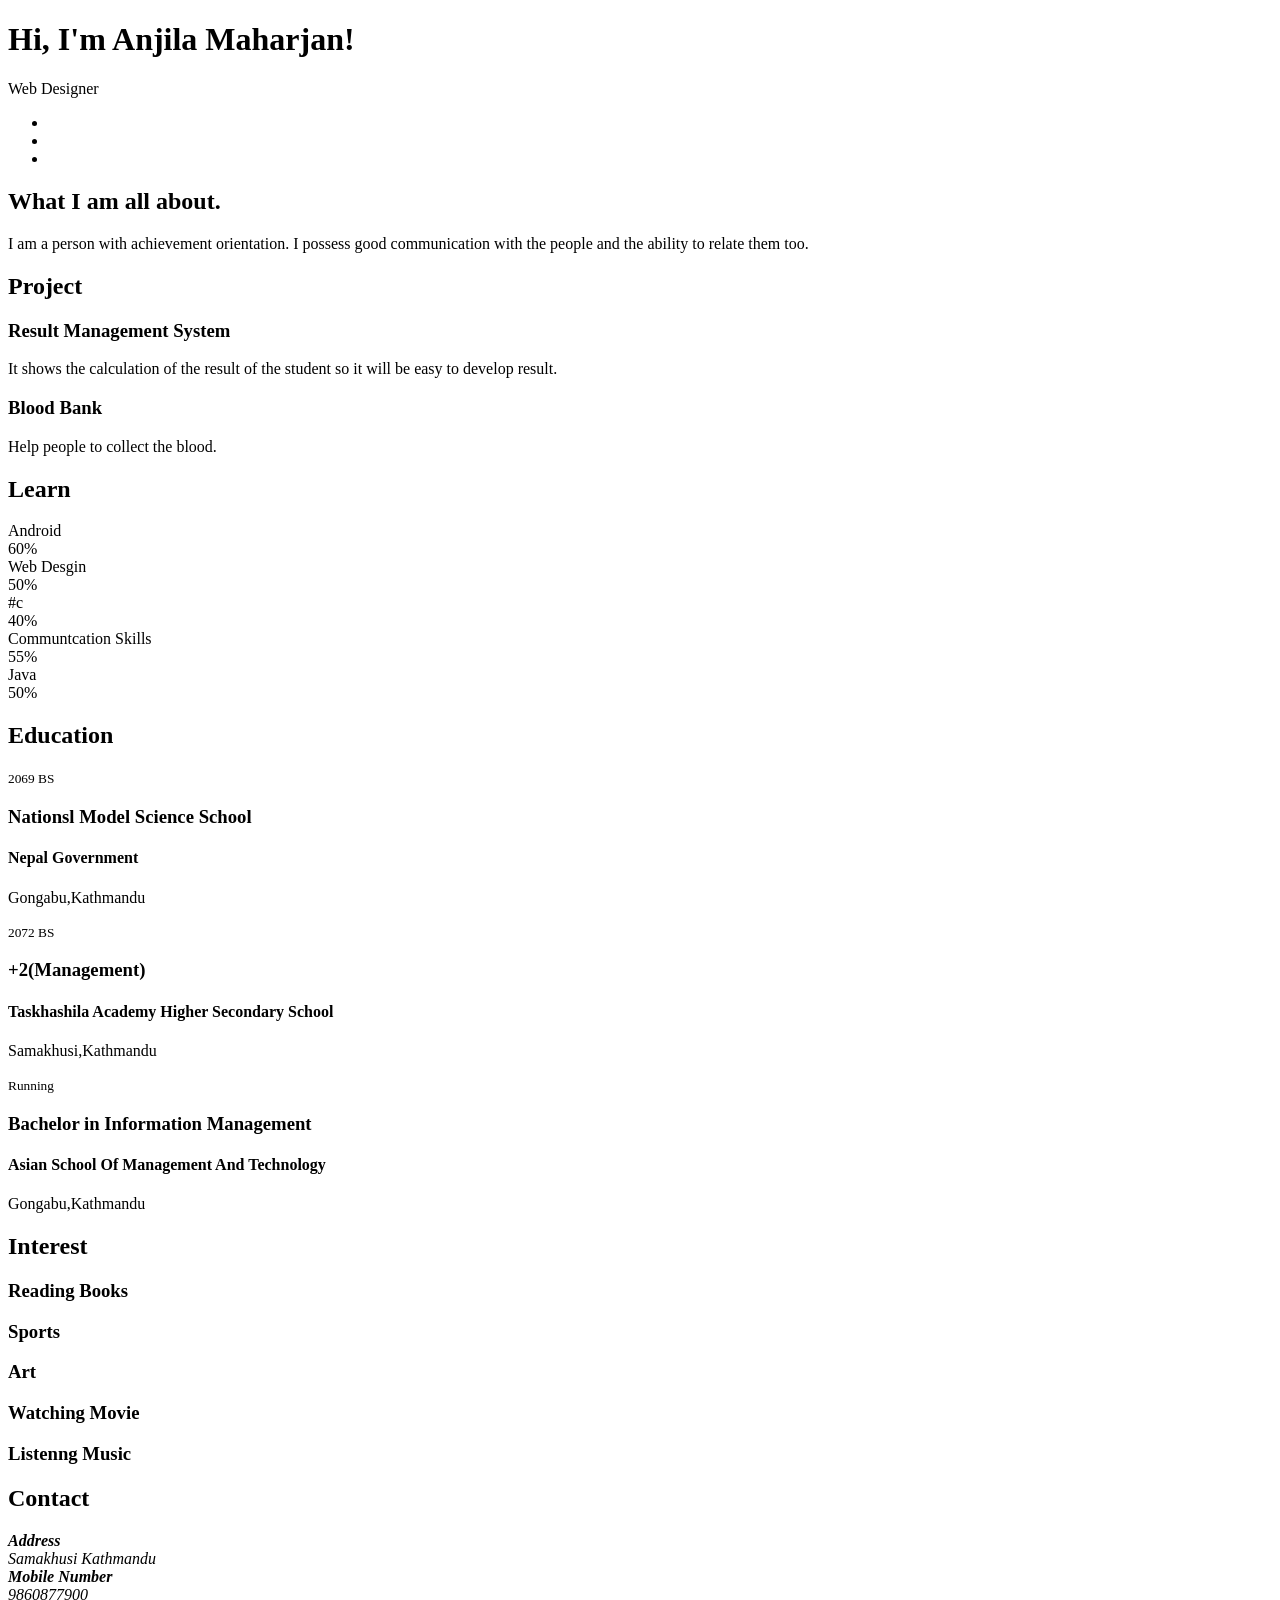
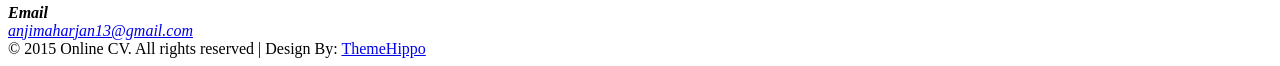
==== index.html @ 7aede8ac "Add files via upload" ====
<!DOCTYPE html>
<html>
<head>
    <meta charset="utf-8">
    <meta http-equiv="X-UA-Compatible" content="IE=edge">
    <meta name="viewport" content="width=device-width, initial-scale=1">
    <!-- The above 3 meta tags *must* come first in the head; any other head content must come *after* these tags -->
    <title>Online CV - Professional HTML CSS Resume Website Template</title>

    <!-- favicon -->
    <link href="favicon.png" rel=icon>

    <!-- web-fonts -->
    <link href="https://fonts.googleapis.com/css?family=Hind:300,400,500,600,700" rel="stylesheet">

    <!-- font-awesome -->
    <link href="css/font-awesome.min.css" rel="stylesheet">

    <!-- Bootstrap -->
    <link href="css/bootstrap.min.css" rel="stylesheet">

    <!-- Style CSS -->
    <link href="css/style.css" rel="stylesheet">
      <link href="css/animation.css" rel="stylesheet">

    <!-- HTML5 shim and Respond.js for IE8 support of HTML5 elements and media queries -->
    <!-- WARNING: Respond.js doesn't work if you view the page via file:// -->
    <!--[if lt IE 9]>
    <script src="https://oss.maxcdn.com/html5shiv/3.7.2/html5shiv.min.js"></script>
    <script src="https://oss.maxcdn.com/respond/1.4.2/respond.min.js"></script>
    <![endif]-->
</head>
<body id="page-top" data-spy="scroll" data-target=".navbar">
<div id="main-wrapper">
<!-- Page Preloader -->
<div id="preloader">
    <div id="status">
        <div class="status-mes"></div>
    </div>
</div>

<div class="columns-block">
<div class="left-col-block blocks">
    <header class="header">
        <div class="content text-center">
            <h1>Hi, I'm Anjila Maharjan!</h1>

            <p class="lead">Web Designer</p>
            <ul class="social-icon animated infinite bounce delay-2s">
                <li><a href="#"><i class="fa fa-facebook" aria-hidden="true"></i></a></li>
                <li><a href="#"><i class="fa fa-dribbble" aria-hidden="true"></i></a></li>
                <li><a href="#"><i class="fab fa-instagram" aria-hidden="true"></i></a></li>
            </ul>
        </div>
        <div class="profile-img"></div>
    </header>
    <!-- .header-->
</div>


<div class="right-col-block blocks">
<section class="intro section-wrapper">
    <div class="container-fluid">
        <div class="row">
            <div class="col-md-12">
                <div class="section-title">
                    <h2>What I am all about.</h2>
                </div>
            </div>
            <div class="col-md-12">
                <p>              
                    I am a person with achievement orientation. I
                    possess good communication with the people and the ability
                    to relate them too.
                                      

                </p>
            </div>
        </div>
    </div>
</section>


<section class="expertise-wrapper section-wrapper gray-bg">
    <div class="container-fluid">
        <div class="row">
            <div class="col-md-12">
                <div class="section-title">
                    <h2>Project</h2>
                </div>
            </div>
        </div>
        <!-- .row -->

        <div class="row">
            <div class="col-md-6">
                <div class="expertise-item">
                    <h3>Result Management System</h3>

                    <p>
                  It shows the calculation of the result of the student so it will be easy to develop result.
                    </p>
                </div>
            </div>
            <div class="col-md-6">
                <div class="expertise-item">
                    <h3>Blood Bank</h3>

                    <p>
                        Help people to collect the blood.
                    </p>
                </div>
            </div>
        </div>
        <!-- .row -->
        
       
        <!-- .row -->
    </div>
    <!--.container-fluid-->
</section>
<!-- .expertise-wrapper -->

<section class="section-wrapper skills-wrapper">
    <div class="container-fluid">
        <div class="row">
            <div class="col-md-12">
                <div class="section-title">
                    <h2>Learn</h2>
                </div>
            </div>
        </div>
        <!--.row-->
        <div class="row">
            <div class="col-md-12">
                <div class="progress-wrapper">

                    <div class="progress-item">
                        <span class="progress-title">Android</span>

                        <div class="progress">
                            <div class="progress-bar" role="progressbar" aria-valuenow="60" aria-valuemin="0"
                                 aria-valuemax="100" style="width: 60%"><span class="progress-percent"> 60%</span>
                            </div>
                        </div>
                        <!-- .progress -->
                    </div>
                    <!-- .skill-progress -->


                    <div class="progress-item">
                        <span class="progress-title">Web Desgin</span>

                        <div class="progress">
                            <div class="progress-bar" role="progressbar" aria-valuenow="50" aria-valuemin="0"
                                 aria-valuemax="100" style="width: 50%"><span class="progress-percent"> 50%</span>
                            </div>
                        </div>
                        <!-- /.progress -->
                    </div>
                    <!-- /.skill-progress -->


                    <div class="progress-item">
                        <span class="progress-title">#c</span>

                        <div class="progress">
                            <div class="progress-bar" role="progressbar" aria-valuenow="40" aria-valuemin="0"
                                 aria-valuemax="100" style="width: 40%;"><span class="progress-percent"> 40%</span>
                            </div>
                        </div>
                        <!-- /.progress -->
                    </div>
                    <!-- /.skill-progress -->

                    <div class="progress-item">
                        <span class="progress-title">Communtcation Skills</span>

                        <div class="progress">
                            <div class="progress-bar" role="progressbar" aria-valuenow="55" aria-valuemin="0"
                                 aria-valuemax="100" style="width: 55%;"><span class="progress-percent"> 55%</span>
                            </div>
                        </div>
                        <!-- /.progress -->
                    </div>
                    <!-- /.skill-progress -->
                    <div class="progress-item">
                        <span class="progress-title">Java</span>

                        <div class="progress">
                            <div class="progress-bar" role="progressbar" aria-valuenow="50" aria-valuemin="0"
                                 aria-valuemax="100" style="width: 50%;"><span class="progress-percent"> 50%</span>
                            </div>
                        </div>
                        <!-- .progress -->
                    </div>
                    <!-- .skill-progress -->

                </div>
                <!-- /.progress-wrapper -->
            </div>
        </div>
        <!--.row -->
    </div>
    <!-- .container-fluid -->
</section>

<!-- .section-experience -->

<section class="section-wrapper section-education">
    <div class="container-fluid">
        <div class="row">
            <div class="col-md-12">
                <div class="section-title"><h2>Education</h2></div>
            </div>
        </div>
        <!--.row-->
        <div class="row">
            <div class="col-md-12">
                <div class="content-item">
                    <small>2069 BS</small>
                    <h3>Nationsl Model Science School</h3>
                    <h4>Nepal Government</h4>

                    <p>Gongabu,Kathmandu</p>
                </div>
                <!-- .experience-item -->
                <div class="content-item">
                    <small>2072 BS</small>
                    <h3>+2(Management)</h3>
                    <h4>Taskhashila Academy Higher Secondary School</h4>

                    <p>Samakhusi,Kathmandu</p>
                </div>
                <!-- .experience-item -->
                <div class="content-item">
                    <small>Running</small>
                    <h3>Bachelor in Information Management</h3>
                    <h4>Asian School Of Management And Technology</h4>

                    <p>Gongabu,Kathmandu</p>
                </div>
                <!-- .experience-item -->
            </div>
        </div>
        <!--.row-->
    </div>
    <!-- .container-fluid -->

</section>
<!-- .section-education -->

<section class="section-wrapper section-interest gray-bg">
    <div class="container-fluid">
        <div class="row">
            <div class="col-md-12">
                <div class="section-title">
                    <h2>Interest</h2>
                </div>
            </div>
        </div>
        <!-- .row -->

        <div class="row">
            <div class="col-md-12">
                <div class="content-item">
                    <h3> Reading Books</h3>
                </div>
                <div class="content-item">
                    <h3>Sports
                </div>
                <div class="content-item">
                    <h3>Art</h3>
                </div>
                 <div class="content-item">
                    <h3>Watching Movie</h3>
                </div>
                 <div class="content-item">
                    <h3>Listenng Music</h3>
                </div>
            </div>
        </div>
        <!-- .row -->

    </div>
</section>
<!-- .section-publications -->



<section class="section-contact section-wrapper gray-bg">
    <div class="container-fluid">
        <div class="row">
            <div class="col-md-12">
                <div class="section-title">
                    <h2>Contact</h2>
                </div>
            </div>
        </div>
        <!--.row-->
        <div class="row">
            <div class="col-md-12">
                <address>
                    <strong>Address</strong><br>
                    Samakhusi Kathmandu<br>
                
                </address>
               
                <address>
                    <strong>Mobile Number</strong><br>
                    9860877900
                </address>
                <address>
                    <strong>Email</strong><br>
                    <a href="mailto:#">anjimaharjan13@gmail.com</a>
                </address>
            </div>
        </div>
        
<!--.section-contact-->

<footer class="footer">
    <div class="copyright-section">
        <div class="container-fluid">
            <div class="row">
                <div class="col-md-12">
                    <div class="copytext">&copy; 2015 Online CV. All rights reserved | Design By: <a
                            href="https://themehippo.com">ThemeHippo</a></div>
                </div>
            </div>
            <!--.row-->
        </div>
        <!-- .container-fluid -->
    </div>
    <!-- .copyright-section -->
</footer>
<!-- .footer -->
</div>
<!-- .right-col-block -->
</div>
<!-- .columns-block -->
</div>
<!-- #main-wrapper -->

<!-- jquery -->
<script src="js/jquery-2.1.4.min.js"></script>

<!-- Bootstrap -->
<script src="js/bootstrap.min.js"></script>
<script src="js/scripts.js"></script>
</body>
</html>
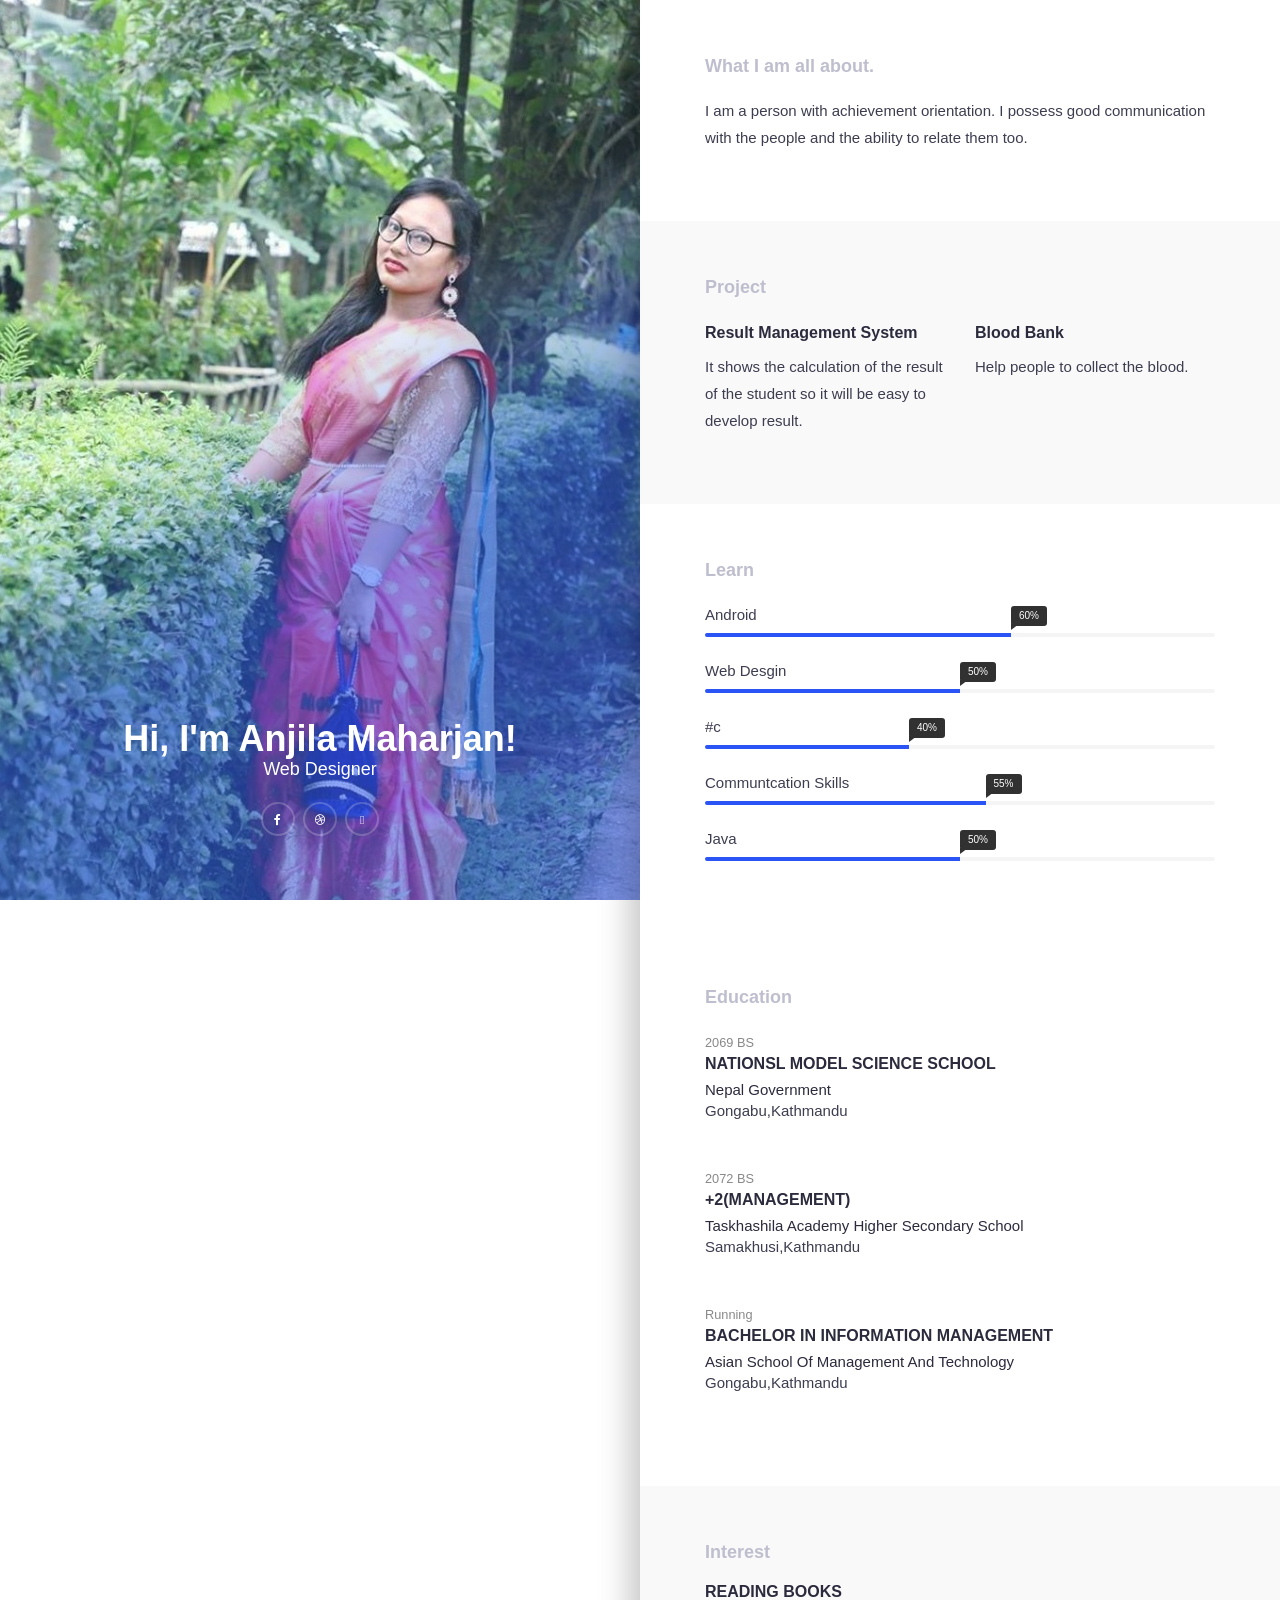
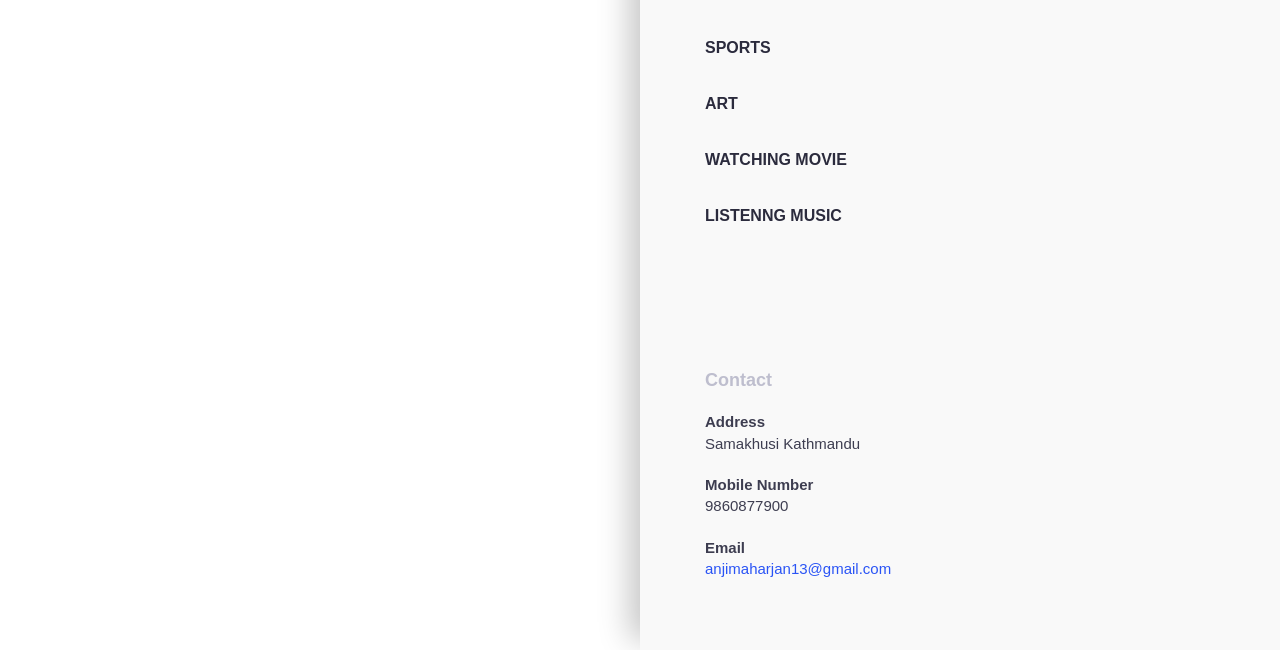
==== commit b771e141: "Update index.html" ====
--- a/index.html
+++ b/index.html
@@ -5,7 +5,7 @@
     <meta http-equiv="X-UA-Compatible" content="IE=edge">
     <meta name="viewport" content="width=device-width, initial-scale=1">
     <!-- The above 3 meta tags *must* come first in the head; any other head content must come *after* these tags -->
-    <title>Online CV - Professional HTML CSS Resume Website Template</title>
+    <title>Anjila Maharjan</title>
 
     <!-- favicon -->
     <link href="favicon.png" rel=icon>
@@ -319,21 +319,7 @@
         
 <!--.section-contact-->
 
-<footer class="footer">
-    <div class="copyright-section">
-        <div class="container-fluid">
-            <div class="row">
-                <div class="col-md-12">
-                    <div class="copytext">&copy; 2015 Online CV. All rights reserved | Design By: <a
-                            href="https://themehippo.com">ThemeHippo</a></div>
-                </div>
-            </div>
-            <!--.row-->
-        </div>
-        <!-- .container-fluid -->
-    </div>
-    <!-- .copyright-section -->
-</footer>
+
 <!-- .footer -->
 </div>
 <!-- .right-col-block -->
@@ -349,4 +335,4 @@
 <script src="js/bootstrap.min.js"></script>
 <script src="js/scripts.js"></script>
 </body>
-</html>+</html>
--- a/css/style.css
+++ b/css/style.css
@@ -0,0 +1,571 @@
+/*
+Template Name: Online CV
+Description: HTML5 / CSS3 One Page
+Version: 1.0
+Author: themehippo.com
+*/
+
+/*------------------------------------------------------------------
+# [Color codes]
+
+# Body  (text): #3a4750
+# Heading Color #444444
+# Theme Color (link color) #82b541
+# Mid grey (sub header) #f4f4f4
+# Background Color #ffffff
+# -------------------------------------------------------------------*/
+
+body {
+    font-family : 'Hind', sans-serif;
+    font-size   : 15px;
+    line-height : 1.8em;
+    color       : #3d3d50;
+    font-weight : 300;
+    background  : #ffffff;
+    }
+
+/* --------------------------------------
+ * Global Typography
+ *------------------------------------------*/
+
+h1, h2, h3, h4, h5, h6 {
+    margin : 0 0 15px;
+    color  : #2b2b3d;
+    }
+
+h1 {
+    font-size   : 26px;
+    line-height : 1.8em;
+    font-weight : 700;
+    }
+
+h2 {
+    font-size   : 18px;
+    line-height : 1.8em;
+    font-weight : 700;
+    }
+
+h3 {
+    font-size   : 16px;
+    line-height : 1.8em;
+    font-weight : 500;
+    }
+
+h4 {
+    font-size   : 15px;
+    line-height : 1.8em;
+    font-weight : 500;
+    }
+
+h5 {
+    font-size   : 15px;
+    line-height : 1.5em;
+    font-weight : 500;
+    }
+
+h6 {
+    font-size   : 15px;
+    line-height : 1.5em;
+    }
+
+/* --------------------------------------
+ * LINK STYLE
+ *------------------------------------------*/
+a {
+    color              : #2a54f5;
+    text-decoration    : none;
+    -webkit-transition : all 0.3s ease 0s;
+    -moz-transition    : all 0.3s ease 0s;
+    -o-transition      : all 0.3s ease 0s;
+    transition         : all 0.3s ease 0s;
+    }
+
+a,
+a:active,
+a:focus,
+a:active {
+    text-decoration : none;
+    outline         : none
+    }
+
+a:hover,
+a:focus {
+    text-decoration : none;
+    color           : #2a54f5;
+    }
+
+p {
+    margin-bottom : 20px;
+    }
+
+ul {
+    margin     : 0;
+    padding    : 0;
+    list-style : none;
+    }
+
+/*------------------
+ * Button Style
+ *------------------*/
+.btn {
+    padding        : 14px 30px 11px;
+    margin-bottom  : 0;
+    font-size      : 14px;
+    font-weight    : 500;
+    border-radius  : 0;
+    border         : 0;
+    text-transform : uppercase;
+    }
+
+.btn-lg {
+    font-weight : 700;
+    font-size   : 24px;
+    padding     : 15px 30px;
+    }
+
+/*btn-primary*/
+.btn-primary {
+    background-color : #2a54f5;
+    }
+
+.btn-primary:hover,
+.btn-primary:focus,
+.btn-primary:active:focus {
+    background : #1e3eb5;
+    }
+
+/*btn-default*/
+.btn-default {
+    color            : #2a54f5;
+    background-color : transparent;
+    border           : 2px solid #2a54f5;
+    }
+
+.btn-default:hover,
+.btn-default:focus,
+.btn-default:active:focus {
+    background   : #2a54f5;
+    color        : #ffffff;
+    border-color : #2a54f5;
+    }
+
+button:focus,
+.btn:focus,
+.btn:active:focus {
+    outline : none;
+    }
+
+/* --------------------
+ * Column Block
+ * -------------------*/
+
+.columns-block {
+    flex-wrap         : wrap;
+    display           : -webkit-box;
+    display           : -moz-box;
+    display           : -ms-flexbox;
+    display           : -webkit-flex;
+    display           : flex;
+    -webkit-flex-flow : row wrap;
+    justify-content   : space-around;
+    }
+
+.blocks {
+    box-sizing : border-box;
+    }
+
+.left-col-block {
+    width      : 50%;
+    text-align : center;
+    overflow   : hidden;
+    position   : fixed;
+    left       : 0;
+    }
+
+.right-col-block {
+    width      : 50%;
+    position   : absolute;
+    right      : 0;
+    box-shadow : -10px -10px 30px rgba(0, 0, 0, 0.23);
+    }
+
+@media (max-width : 600px) {
+    .left-col-block {
+        width    : 100%;
+        position : relative;
+        }
+
+    .right-col-block {
+        width      : 100%;
+        position   : relative;
+        box-shadow : none;
+        }
+    }
+
+/* --------------------
+ * Section Background
+ * -------------------*/
+
+.gray-bg {
+    background-color : #f9f9f9;
+    }
+
+/* --------------------
+ *  main Wrapper
+ * -------------------*/
+#main-wrapper {
+    background : #ffffff;
+    overflow   : hidden;
+    }
+
+/*-------------------
+ * Section Wrapper
+ *-------------------*/
+.section-wrapper {
+    padding : 50px;
+    }
+
+@media (max-width : 480px) {
+    .section-wrapper {
+        padding : 30px 20px;
+        }
+    }
+
+/*---------------------------
+* Section Title
+*---------------------------*/
+.section-title {
+    margin-bottom : 15px;
+    }
+
+.section-title h2 {
+    margin-bottom : 5px;
+    color         : #bebece;
+    }
+
+/*-----------------------------
+ * NAVIGATION & HEADER STYLE
+ *-------------------------------*/
+
+.header {
+    padding        : 0;
+    margin         : 0;
+    height         : 100vh;
+    vertical-align : middle;
+    position       : relative;
+    }
+
+.header .profile-img {
+    position            : absolute;
+    top                 : 0;
+    left                : 0;
+    z-index             : -1;
+    width               : 100%;
+    height              : 100%;
+    background-image    : url(../img/img-profile.jpg);
+    background-size     : cover;
+    background-position : center top;
+    }
+
+.header .profile-img:before {
+    content    : "";
+    position   : absolute;
+    left       : 0;
+    top        : 0;
+    right      : 0;
+    bottom     : 0;
+    background : linear-gradient(
+            -30deg,
+            rgba(42, 84, 245, 0.5) 0%,
+            rgba(42, 84, 245, 0.5) 40%,
+            transparent 60%,
+            transparent 100%
+    );
+
+    }
+
+.header .content {
+    position : absolute;
+    bottom   : 0;
+    left     : 0;
+    right    : 0;
+    width    : 100%;
+    margin   : 0 auto;
+    padding  : 10%;
+    }
+
+.header .content h1 {
+    font-size   : 36px;
+    color       : #ffffff;
+    line-height : 1;
+    margin      : 0;
+    }
+
+.header .content p {
+    font-size : 18px;
+    color     : #ffffff;
+    }
+
+.header .btn {
+    margin-top : 40px;
+    }
+
+.header .content .social-icon {
+    margin  : 0;
+    padding : 0;
+    display : block;
+    }
+
+.header .content .social-icon li {
+    display : inline-block;
+    margin  : 0 2px;
+    }
+
+.header .content .social-icon li a {
+    display       : block;
+    font-size     : 12px;
+    color         : #ffffff;
+    width         : 34px;
+    height        : 34px;
+    line-height   : 33px;
+    text-align    : center;
+    border-radius : 100%;
+    border        : 2px solid rgba(255, 255, 255, .2);
+    }
+
+.header .content .social-icon li a:hover {
+    border-color : #ffffff;
+    }
+
+@media (max-width : 600px) {
+    .header .profile-img {
+        z-index : 1;
+        }
+
+    .header .content {
+        z-index : 2;
+        }
+    }
+
+/*-------------------
+ * Intro
+ *-------------------*/
+
+.intro {
+    }
+
+/*-------------------
+ * Expertise
+ *-------------------*/
+.expertise-item {
+    margin-bottom : 20px;
+    }
+
+.expertise-item h3 {
+    margin-bottom : 5px;
+    font-weight   : 700;
+    }
+
+/*-------------------
+ * Skills Progressbar
+ *-------------------*/
+
+.progress-item {
+    position : relative;
+    }
+
+.progress-item .progress-title {
+    font-size     : 15px;
+    font-weight   : 400;
+    display       : inline-block;
+    margin-bottom : 5px;
+    }
+
+.progress-item .progress {
+    height        : 4px;
+    box-shadow    : none;
+    border-radius : 5px;
+    }
+
+.progress-item .progress-bar {
+    background-color : #2a54f5;
+    box-shadow       : none;
+    text-align       : right;
+    }
+
+.progress-item .progress-percent {
+    font-size        : 10px;
+    background-color : #313131;
+    position         : absolute;
+    top              : 5px;
+    padding          : 0 8px;
+    border-radius    : 3px;
+    }
+
+.progress-item .progress-percent::before {
+    content      : "";
+    position     : absolute;
+    left         : 0;
+    bottom       : -4px;
+    border-top   : 6px solid #313131;
+    border-right : 8px solid transparent;
+    }
+
+/*-------------------
+ * Portfolio
+ *-------------------*/
+
+.portfolio-item {
+    position      : relative;
+    display       : block;
+    margin-bottom : 30px;
+    }
+
+.portfolio-item .portfolio-thumb img {
+    height    : auto;
+    display   : block;
+    max-width : 100%;
+    }
+
+.portfolio-item .portfolio-info {
+    position   : absolute;
+    bottom     : 0;
+    padding    : 30px 15px 5px;
+    width      : 100%;
+    background : -webkit-linear-gradient(
+            top,
+            transparent 0%,
+            rgba(0, 0, 0, 0.5) 100%
+    );
+    }
+
+.portfolio-item .portfolio-info h3 {
+    margin      : 0;
+    line-height : 1;
+    color       : #ffffff;
+    }
+
+.portfolio-item .portfolio-info small {
+    color : #ffffff;
+    }
+
+.portfolio-item:hover .portfolio-info {
+    background : -webkit-linear-gradient(
+            top,
+            transparent 0%,
+            rgba(42, 84, 245, 0.5) 100%
+    );
+    }
+
+/*-------------------
+ * Content Item
+ *-------------------*/
+
+.content-item {
+    margin-bottom : 40px;
+    }
+
+.content-item h3 {
+    margin         : 0 0 10px;
+    line-height    : 1;
+    font-weight    : bold;
+    text-transform : uppercase;
+    }
+
+.content-item h4 {
+    margin      : 0;
+    line-height : 1;
+    }
+
+.content-item small {
+    color : #888888;
+    }
+
+/*-------------------
+ * Contact
+ *-------------------*/
+
+.feedback-form {
+    margin-top : 50px;
+    }
+
+/*-------------------
+ * Form Style
+ *-------------------*/
+.form-control {
+    height        : 50px;
+    padding       : 0 20px;
+    font-size     : 13px;
+    line-height   : 50px;
+    color         : #969595;
+    border        : 1px solid #cccccc;
+    border-radius : 0;
+    box-shadow    : none;
+    box-sizing    : border-box;
+    }
+
+.form-control:focus,
+.form-control:active {
+    box-shadow : none;
+    }
+
+/* --------------------------------------------
+ *   Footer
+ *---------------------------------------------- */
+
+/* Copyright */
+
+.footer {
+    padding : 30px 50px;
+    }
+
+.footer .copyright-section {
+    font-size : 13px;
+    color     : #888888;
+
+    }
+
+.footer .copyright-section .copytext {
+    font-weight : 400;
+    display     : block;
+    }
+
+@media (max-width : 480px) {
+    .footer {
+        padding : 10px 20px;
+        }
+    }
+
+/* ====================
+ * Preloader
+ * ====================*/
+#preloader {
+    background : #2a54f5;
+    bottom     : 0;
+    left       : 0;
+    position   : fixed;
+    right      : 0;
+    top        : 0;
+    z-index    : 9999;
+    }
+
+#status,
+.status-mes {
+    background-image    : url(../img/puff.svg);
+    background-position : center;
+    background-repeat   : no-repeat;
+    height              : 200px;
+    left                : 50%;
+    margin              : -100px 0 0 -100px;
+    position            : absolute;
+    top                 : 50%;
+    width               : 200px;
+    }
+
+.status-mes {
+    background : none;
+    left       : 0;
+    margin     : 0;
+    text-align : center;
+    top        : 65%;
+    }
--- a/css/animation.css
+++ b/css/animation.css
@@ -0,0 +1,3623 @@
+@charset "UTF-8";
+
+/*!
+ * animate.css -http://daneden.me/animate
+ * Version - 3.7.0
+ * Licensed under the MIT license - http://opensource.org/licenses/MIT
+ *
+ * Copyright (c) 2018 Daniel Eden
+ */
+
+@-webkit-keyframes bounce {
+  from,
+  20%,
+  53%,
+  80%,
+  to {
+    -webkit-animation-timing-function: cubic-bezier(0.215, 0.61, 0.355, 1);
+    animation-timing-function: cubic-bezier(0.215, 0.61, 0.355, 1);
+    -webkit-transform: translate3d(0, 0, 0);
+    transform: translate3d(0, 0, 0);
+  }
+
+  40%,
+  43% {
+    -webkit-animation-timing-function: cubic-bezier(0.755, 0.05, 0.855, 0.06);
+    animation-timing-function: cubic-bezier(0.755, 0.05, 0.855, 0.06);
+    -webkit-transform: translate3d(0, -30px, 0);
+    transform: translate3d(0, -30px, 0);
+  }
+
+  70% {
+    -webkit-animation-timing-function: cubic-bezier(0.755, 0.05, 0.855, 0.06);
+    animation-timing-function: cubic-bezier(0.755, 0.05, 0.855, 0.06);
+    -webkit-transform: translate3d(0, -15px, 0);
+    transform: translate3d(0, -15px, 0);
+  }
+
+  90% {
+    -webkit-transform: translate3d(0, -4px, 0);
+    transform: translate3d(0, -4px, 0);
+  }
+}
+
+@keyframes bounce {
+  from,
+  20%,
+  53%,
+  80%,
+  to {
+    -webkit-animation-timing-function: cubic-bezier(0.215, 0.61, 0.355, 1);
+    animation-timing-function: cubic-bezier(0.215, 0.61, 0.355, 1);
+    -webkit-transform: translate3d(0, 0, 0);
+    transform: translate3d(0, 0, 0);
+  }
+
+  40%,
+  43% {
+    -webkit-animation-timing-function: cubic-bezier(0.755, 0.05, 0.855, 0.06);
+    animation-timing-function: cubic-bezier(0.755, 0.05, 0.855, 0.06);
+    -webkit-transform: translate3d(0, -30px, 0);
+    transform: translate3d(0, -30px, 0);
+  }
+
+  70% {
+    -webkit-animation-timing-function: cubic-bezier(0.755, 0.05, 0.855, 0.06);
+    animation-timing-function: cubic-bezier(0.755, 0.05, 0.855, 0.06);
+    -webkit-transform: translate3d(0, -15px, 0);
+    transform: translate3d(0, -15px, 0);
+  }
+
+  90% {
+    -webkit-transform: translate3d(0, -4px, 0);
+    transform: translate3d(0, -4px, 0);
+  }
+}
+
+.bounce {
+  -webkit-animation-name: bounce;
+  animation-name: bounce;
+  -webkit-transform-origin: center bottom;
+  transform-origin: center bottom;
+}
+
+@-webkit-keyframes flash {
+  from,
+  50%,
+  to {
+    opacity: 1;
+  }
+
+  25%,
+  75% {
+    opacity: 0;
+  }
+}
+
+@keyframes flash {
+  from,
+  50%,
+  to {
+    opacity: 1;
+  }
+
+  25%,
+  75% {
+    opacity: 0;
+  }
+}
+
+.flash {
+  -webkit-animation-name: flash;
+  animation-name: flash;
+}
+
+/* originally authored by Nick Pettit - https://github.com/nickpettit/glide */
+
+@-webkit-keyframes pulse {
+  from {
+    -webkit-transform: scale3d(1, 1, 1);
+    transform: scale3d(1, 1, 1);
+  }
+
+  50% {
+    -webkit-transform: scale3d(1.05, 1.05, 1.05);
+    transform: scale3d(1.05, 1.05, 1.05);
+  }
+
+  to {
+    -webkit-transform: scale3d(1, 1, 1);
+    transform: scale3d(1, 1, 1);
+  }
+}
+
+@keyframes pulse {
+  from {
+    -webkit-transform: scale3d(1, 1, 1);
+    transform: scale3d(1, 1, 1);
+  }
+
+  50% {
+    -webkit-transform: scale3d(1.05, 1.05, 1.05);
+    transform: scale3d(1.05, 1.05, 1.05);
+  }
+
+  to {
+    -webkit-transform: scale3d(1, 1, 1);
+    transform: scale3d(1, 1, 1);
+  }
+}
+
+.pulse {
+  -webkit-animation-name: pulse;
+  animation-name: pulse;
+}
+
+@-webkit-keyframes rubberBand {
+  from {
+    -webkit-transform: scale3d(1, 1, 1);
+    transform: scale3d(1, 1, 1);
+  }
+
+  30% {
+    -webkit-transform: scale3d(1.25, 0.75, 1);
+    transform: scale3d(1.25, 0.75, 1);
+  }
+
+  40% {
+    -webkit-transform: scale3d(0.75, 1.25, 1);
+    transform: scale3d(0.75, 1.25, 1);
+  }
+
+  50% {
+    -webkit-transform: scale3d(1.15, 0.85, 1);
+    transform: scale3d(1.15, 0.85, 1);
+  }
+
+  65% {
+    -webkit-transform: scale3d(0.95, 1.05, 1);
+    transform: scale3d(0.95, 1.05, 1);
+  }
+
+  75% {
+    -webkit-transform: scale3d(1.05, 0.95, 1);
+    transform: scale3d(1.05, 0.95, 1);
+  }
+
+  to {
+    -webkit-transform: scale3d(1, 1, 1);
+    transform: scale3d(1, 1, 1);
+  }
+}
+
+@keyframes rubberBand {
+  from {
+    -webkit-transform: scale3d(1, 1, 1);
+    transform: scale3d(1, 1, 1);
+  }
+
+  30% {
+    -webkit-transform: scale3d(1.25, 0.75, 1);
+    transform: scale3d(1.25, 0.75, 1);
+  }
+
+  40% {
+    -webkit-transform: scale3d(0.75, 1.25, 1);
+    transform: scale3d(0.75, 1.25, 1);
+  }
+
+  50% {
+    -webkit-transform: scale3d(1.15, 0.85, 1);
+    transform: scale3d(1.15, 0.85, 1);
+  }
+
+  65% {
+    -webkit-transform: scale3d(0.95, 1.05, 1);
+    transform: scale3d(0.95, 1.05, 1);
+  }
+
+  75% {
+    -webkit-transform: scale3d(1.05, 0.95, 1);
+    transform: scale3d(1.05, 0.95, 1);
+  }
+
+  to {
+    -webkit-transform: scale3d(1, 1, 1);
+    transform: scale3d(1, 1, 1);
+  }
+}
+
+.rubberBand {
+  -webkit-animation-name: rubberBand;
+  animation-name: rubberBand;
+}
+
+@-webkit-keyframes shake {
+  from,
+  to {
+    -webkit-transform: translate3d(0, 0, 0);
+    transform: translate3d(0, 0, 0);
+  }
+
+  10%,
+  30%,
+  50%,
+  70%,
+  90% {
+    -webkit-transform: translate3d(-10px, 0, 0);
+    transform: translate3d(-10px, 0, 0);
+  }
+
+  20%,
+  40%,
+  60%,
+  80% {
+    -webkit-transform: translate3d(10px, 0, 0);
+    transform: translate3d(10px, 0, 0);
+  }
+}
+
+@keyframes shake {
+  from,
+  to {
+    -webkit-transform: translate3d(0, 0, 0);
+    transform: translate3d(0, 0, 0);
+  }
+
+  10%,
+  30%,
+  50%,
+  70%,
+  90% {
+    -webkit-transform: translate3d(-10px, 0, 0);
+    transform: translate3d(-10px, 0, 0);
+  }
+
+  20%,
+  40%,
+  60%,
+  80% {
+    -webkit-transform: translate3d(10px, 0, 0);
+    transform: translate3d(10px, 0, 0);
+  }
+}
+
+.shake {
+  -webkit-animation-name: shake;
+  animation-name: shake;
+}
+
+@-webkit-keyframes headShake {
+  0% {
+    -webkit-transform: translateX(0);
+    transform: translateX(0);
+  }
+
+  6.5% {
+    -webkit-transform: translateX(-6px) rotateY(-9deg);
+    transform: translateX(-6px) rotateY(-9deg);
+  }
+
+  18.5% {
+    -webkit-transform: translateX(5px) rotateY(7deg);
+    transform: translateX(5px) rotateY(7deg);
+  }
+
+  31.5% {
+    -webkit-transform: translateX(-3px) rotateY(-5deg);
+    transform: translateX(-3px) rotateY(-5deg);
+  }
+
+  43.5% {
+    -webkit-transform: translateX(2px) rotateY(3deg);
+    transform: translateX(2px) rotateY(3deg);
+  }
+
+  50% {
+    -webkit-transform: translateX(0);
+    transform: translateX(0);
+  }
+}
+
+@keyframes headShake {
+  0% {
+    -webkit-transform: translateX(0);
+    transform: translateX(0);
+  }
+
+  6.5% {
+    -webkit-transform: translateX(-6px) rotateY(-9deg);
+    transform: translateX(-6px) rotateY(-9deg);
+  }
+
+  18.5% {
+    -webkit-transform: translateX(5px) rotateY(7deg);
+    transform: translateX(5px) rotateY(7deg);
+  }
+
+  31.5% {
+    -webkit-transform: translateX(-3px) rotateY(-5deg);
+    transform: translateX(-3px) rotateY(-5deg);
+  }
+
+  43.5% {
+    -webkit-transform: translateX(2px) rotateY(3deg);
+    transform: translateX(2px) rotateY(3deg);
+  }
+
+  50% {
+    -webkit-transform: translateX(0);
+    transform: translateX(0);
+  }
+}
+
+.headShake {
+  -webkit-animation-timing-function: ease-in-out;
+  animation-timing-function: ease-in-out;
+  -webkit-animation-name: headShake;
+  animation-name: headShake;
+}
+
+@-webkit-keyframes swing {
+  20% {
+    -webkit-transform: rotate3d(0, 0, 1, 15deg);
+    transform: rotate3d(0, 0, 1, 15deg);
+  }
+
+  40% {
+    -webkit-transform: rotate3d(0, 0, 1, -10deg);
+    transform: rotate3d(0, 0, 1, -10deg);
+  }
+
+  60% {
+    -webkit-transform: rotate3d(0, 0, 1, 5deg);
+    transform: rotate3d(0, 0, 1, 5deg);
+  }
+
+  80% {
+    -webkit-transform: rotate3d(0, 0, 1, -5deg);
+    transform: rotate3d(0, 0, 1, -5deg);
+  }
+
+  to {
+    -webkit-transform: rotate3d(0, 0, 1, 0deg);
+    transform: rotate3d(0, 0, 1, 0deg);
+  }
+}
+
+@keyframes swing {
+  20% {
+    -webkit-transform: rotate3d(0, 0, 1, 15deg);
+    transform: rotate3d(0, 0, 1, 15deg);
+  }
+
+  40% {
+    -webkit-transform: rotate3d(0, 0, 1, -10deg);
+    transform: rotate3d(0, 0, 1, -10deg);
+  }
+
+  60% {
+    -webkit-transform: rotate3d(0, 0, 1, 5deg);
+    transform: rotate3d(0, 0, 1, 5deg);
+  }
+
+  80% {
+    -webkit-transform: rotate3d(0, 0, 1, -5deg);
+    transform: rotate3d(0, 0, 1, -5deg);
+  }
+
+  to {
+    -webkit-transform: rotate3d(0, 0, 1, 0deg);
+    transform: rotate3d(0, 0, 1, 0deg);
+  }
+}
+
+.swing {
+  -webkit-transform-origin: top center;
+  transform-origin: top center;
+  -webkit-animation-name: swing;
+  animation-name: swing;
+}
+
+@-webkit-keyframes tada {
+  from {
+    -webkit-transform: scale3d(1, 1, 1);
+    transform: scale3d(1, 1, 1);
+  }
+
+  10%,
+  20% {
+    -webkit-transform: scale3d(0.9, 0.9, 0.9) rotate3d(0, 0, 1, -3deg);
+    transform: scale3d(0.9, 0.9, 0.9) rotate3d(0, 0, 1, -3deg);
+  }
+
+  30%,
+  50%,
+  70%,
+  90% {
+    -webkit-transform: scale3d(1.1, 1.1, 1.1) rotate3d(0, 0, 1, 3deg);
+    transform: scale3d(1.1, 1.1, 1.1) rotate3d(0, 0, 1, 3deg);
+  }
+
+  40%,
+  60%,
+  80% {
+    -webkit-transform: scale3d(1.1, 1.1, 1.1) rotate3d(0, 0, 1, -3deg);
+    transform: scale3d(1.1, 1.1, 1.1) rotate3d(0, 0, 1, -3deg);
+  }
+
+  to {
+    -webkit-transform: scale3d(1, 1, 1);
+    transform: scale3d(1, 1, 1);
+  }
+}
+
+@keyframes tada {
+  from {
+    -webkit-transform: scale3d(1, 1, 1);
+    transform: scale3d(1, 1, 1);
+  }
+
+  10%,
+  20% {
+    -webkit-transform: scale3d(0.9, 0.9, 0.9) rotate3d(0, 0, 1, -3deg);
+    transform: scale3d(0.9, 0.9, 0.9) rotate3d(0, 0, 1, -3deg);
+  }
+
+  30%,
+  50%,
+  70%,
+  90% {
+    -webkit-transform: scale3d(1.1, 1.1, 1.1) rotate3d(0, 0, 1, 3deg);
+    transform: scale3d(1.1, 1.1, 1.1) rotate3d(0, 0, 1, 3deg);
+  }
+
+  40%,
+  60%,
+  80% {
+    -webkit-transform: scale3d(1.1, 1.1, 1.1) rotate3d(0, 0, 1, -3deg);
+    transform: scale3d(1.1, 1.1, 1.1) rotate3d(0, 0, 1, -3deg);
+  }
+
+  to {
+    -webkit-transform: scale3d(1, 1, 1);
+    transform: scale3d(1, 1, 1);
+  }
+}
+
+.tada {
+  -webkit-animation-name: tada;
+  animation-name: tada;
+}
+
+/* originally authored by Nick Pettit - https://github.com/nickpettit/glide */
+
+@-webkit-keyframes wobble {
+  from {
+    -webkit-transform: translate3d(0, 0, 0);
+    transform: translate3d(0, 0, 0);
+  }
+
+  15% {
+    -webkit-transform: translate3d(-25%, 0, 0) rotate3d(0, 0, 1, -5deg);
+    transform: translate3d(-25%, 0, 0) rotate3d(0, 0, 1, -5deg);
+  }
+
+  30% {
+    -webkit-transform: translate3d(20%, 0, 0) rotate3d(0, 0, 1, 3deg);
+    transform: translate3d(20%, 0, 0) rotate3d(0, 0, 1, 3deg);
+  }
+
+  45% {
+    -webkit-transform: translate3d(-15%, 0, 0) rotate3d(0, 0, 1, -3deg);
+    transform: translate3d(-15%, 0, 0) rotate3d(0, 0, 1, -3deg);
+  }
+
+  60% {
+    -webkit-transform: translate3d(10%, 0, 0) rotate3d(0, 0, 1, 2deg);
+    transform: translate3d(10%, 0, 0) rotate3d(0, 0, 1, 2deg);
+  }
+
+  75% {
+    -webkit-transform: translate3d(-5%, 0, 0) rotate3d(0, 0, 1, -1deg);
+    transform: translate3d(-5%, 0, 0) rotate3d(0, 0, 1, -1deg);
+  }
+
+  to {
+    -webkit-transform: translate3d(0, 0, 0);
+    transform: translate3d(0, 0, 0);
+  }
+}
+
+@keyframes wobble {
+  from {
+    -webkit-transform: translate3d(0, 0, 0);
+    transform: translate3d(0, 0, 0);
+  }
+
+  15% {
+    -webkit-transform: translate3d(-25%, 0, 0) rotate3d(0, 0, 1, -5deg);
+    transform: translate3d(-25%, 0, 0) rotate3d(0, 0, 1, -5deg);
+  }
+
+  30% {
+    -webkit-transform: translate3d(20%, 0, 0) rotate3d(0, 0, 1, 3deg);
+    transform: translate3d(20%, 0, 0) rotate3d(0, 0, 1, 3deg);
+  }
+
+  45% {
+    -webkit-transform: translate3d(-15%, 0, 0) rotate3d(0, 0, 1, -3deg);
+    transform: translate3d(-15%, 0, 0) rotate3d(0, 0, 1, -3deg);
+  }
+
+  60% {
+    -webkit-transform: translate3d(10%, 0, 0) rotate3d(0, 0, 1, 2deg);
+    transform: translate3d(10%, 0, 0) rotate3d(0, 0, 1, 2deg);
+  }
+
+  75% {
+    -webkit-transform: translate3d(-5%, 0, 0) rotate3d(0, 0, 1, -1deg);
+    transform: translate3d(-5%, 0, 0) rotate3d(0, 0, 1, -1deg);
+  }
+
+  to {
+    -webkit-transform: translate3d(0, 0, 0);
+    transform: translate3d(0, 0, 0);
+  }
+}
+
+.wobble {
+  -webkit-animation-name: wobble;
+  animation-name: wobble;
+}
+
+@-webkit-keyframes jello {
+  from,
+  11.1%,
+  to {
+    -webkit-transform: translate3d(0, 0, 0);
+    transform: translate3d(0, 0, 0);
+  }
+
+  22.2% {
+    -webkit-transform: skewX(-12.5deg) skewY(-12.5deg);
+    transform: skewX(-12.5deg) skewY(-12.5deg);
+  }
+
+  33.3% {
+    -webkit-transform: skewX(6.25deg) skewY(6.25deg);
+    transform: skewX(6.25deg) skewY(6.25deg);
+  }
+
+  44.4% {
+    -webkit-transform: skewX(-3.125deg) skewY(-3.125deg);
+    transform: skewX(-3.125deg) skewY(-3.125deg);
+  }
+
+  55.5% {
+    -webkit-transform: skewX(1.5625deg) skewY(1.5625deg);
+    transform: skewX(1.5625deg) skewY(1.5625deg);
+  }
+
+  66.6% {
+    -webkit-transform: skewX(-0.78125deg) skewY(-0.78125deg);
+    transform: skewX(-0.78125deg) skewY(-0.78125deg);
+  }
+
+  77.7% {
+    -webkit-transform: skewX(0.390625deg) skewY(0.390625deg);
+    transform: skewX(0.390625deg) skewY(0.390625deg);
+  }
+
+  88.8% {
+    -webkit-transform: skewX(-0.1953125deg) skewY(-0.1953125deg);
+    transform: skewX(-0.1953125deg) skewY(-0.1953125deg);
+  }
+}
+
+@keyframes jello {
+  from,
+  11.1%,
+  to {
+    -webkit-transform: translate3d(0, 0, 0);
+    transform: translate3d(0, 0, 0);
+  }
+
+  22.2% {
+    -webkit-transform: skewX(-12.5deg) skewY(-12.5deg);
+    transform: skewX(-12.5deg) skewY(-12.5deg);
+  }
+
+  33.3% {
+    -webkit-transform: skewX(6.25deg) skewY(6.25deg);
+    transform: skewX(6.25deg) skewY(6.25deg);
+  }
+
+  44.4% {
+    -webkit-transform: skewX(-3.125deg) skewY(-3.125deg);
+    transform: skewX(-3.125deg) skewY(-3.125deg);
+  }
+
+  55.5% {
+    -webkit-transform: skewX(1.5625deg) skewY(1.5625deg);
+    transform: skewX(1.5625deg) skewY(1.5625deg);
+  }
+
+  66.6% {
+    -webkit-transform: skewX(-0.78125deg) skewY(-0.78125deg);
+    transform: skewX(-0.78125deg) skewY(-0.78125deg);
+  }
+
+  77.7% {
+    -webkit-transform: skewX(0.390625deg) skewY(0.390625deg);
+    transform: skewX(0.390625deg) skewY(0.390625deg);
+  }
+
+  88.8% {
+    -webkit-transform: skewX(-0.1953125deg) skewY(-0.1953125deg);
+    transform: skewX(-0.1953125deg) skewY(-0.1953125deg);
+  }
+}
+
+.jello {
+  -webkit-animation-name: jello;
+  animation-name: jello;
+  -webkit-transform-origin: center;
+  transform-origin: center;
+}
+
+@-webkit-keyframes heartBeat {
+  0% {
+    -webkit-transform: scale(1);
+    transform: scale(1);
+  }
+
+  14% {
+    -webkit-transform: scale(1.3);
+    transform: scale(1.3);
+  }
+
+  28% {
+    -webkit-transform: scale(1);
+    transform: scale(1);
+  }
+
+  42% {
+    -webkit-transform: scale(1.3);
+    transform: scale(1.3);
+  }
+
+  70% {
+    -webkit-transform: scale(1);
+    transform: scale(1);
+  }
+}
+
+@keyframes heartBeat {
+  0% {
+    -webkit-transform: scale(1);
+    transform: scale(1);
+  }
+
+  14% {
+    -webkit-transform: scale(1.3);
+    transform: scale(1.3);
+  }
+
+  28% {
+    -webkit-transform: scale(1);
+    transform: scale(1);
+  }
+
+  42% {
+    -webkit-transform: scale(1.3);
+    transform: scale(1.3);
+  }
+
+  70% {
+    -webkit-transform: scale(1);
+    transform: scale(1);
+  }
+}
+
+.heartBeat {
+  -webkit-animation-name: heartBeat;
+  animation-name: heartBeat;
+  -webkit-animation-duration: 1.3s;
+  animation-duration: 1.3s;
+  -webkit-animation-timing-function: ease-in-out;
+  animation-timing-function: ease-in-out;
+}
+
+@-webkit-keyframes bounceIn {
+  from,
+  20%,
+  40%,
+  60%,
+  80%,
+  to {
+    -webkit-animation-timing-function: cubic-bezier(0.215, 0.61, 0.355, 1);
+    animation-timing-function: cubic-bezier(0.215, 0.61, 0.355, 1);
+  }
+
+  0% {
+    opacity: 0;
+    -webkit-transform: scale3d(0.3, 0.3, 0.3);
+    transform: scale3d(0.3, 0.3, 0.3);
+  }
+
+  20% {
+    -webkit-transform: scale3d(1.1, 1.1, 1.1);
+    transform: scale3d(1.1, 1.1, 1.1);
+  }
+
+  40% {
+    -webkit-transform: scale3d(0.9, 0.9, 0.9);
+    transform: scale3d(0.9, 0.9, 0.9);
+  }
+
+  60% {
+    opacity: 1;
+    -webkit-transform: scale3d(1.03, 1.03, 1.03);
+    transform: scale3d(1.03, 1.03, 1.03);
+  }
+
+  80% {
+    -webkit-transform: scale3d(0.97, 0.97, 0.97);
+    transform: scale3d(0.97, 0.97, 0.97);
+  }
+
+  to {
+    opacity: 1;
+    -webkit-transform: scale3d(1, 1, 1);
+    transform: scale3d(1, 1, 1);
+  }
+}
+
+@keyframes bounceIn {
+  from,
+  20%,
+  40%,
+  60%,
+  80%,
+  to {
+    -webkit-animation-timing-function: cubic-bezier(0.215, 0.61, 0.355, 1);
+    animation-timing-function: cubic-bezier(0.215, 0.61, 0.355, 1);
+  }
+
+  0% {
+    opacity: 0;
+    -webkit-transform: scale3d(0.3, 0.3, 0.3);
+    transform: scale3d(0.3, 0.3, 0.3);
+  }
+
+  20% {
+    -webkit-transform: scale3d(1.1, 1.1, 1.1);
+    transform: scale3d(1.1, 1.1, 1.1);
+  }
+
+  40% {
+    -webkit-transform: scale3d(0.9, 0.9, 0.9);
+    transform: scale3d(0.9, 0.9, 0.9);
+  }
+
+  60% {
+    opacity: 1;
+    -webkit-transform: scale3d(1.03, 1.03, 1.03);
+    transform: scale3d(1.03, 1.03, 1.03);
+  }
+
+  80% {
+    -webkit-transform: scale3d(0.97, 0.97, 0.97);
+    transform: scale3d(0.97, 0.97, 0.97);
+  }
+
+  to {
+    opacity: 1;
+    -webkit-transform: scale3d(1, 1, 1);
+    transform: scale3d(1, 1, 1);
+  }
+}
+
+.bounceIn {
+  -webkit-animation-duration: 0.75s;
+  animation-duration: 0.75s;
+  -webkit-animation-name: bounceIn;
+  animation-name: bounceIn;
+}
+
+@-webkit-keyframes bounceInDown {
+  from,
+  60%,
+  75%,
+  90%,
+  to {
+    -webkit-animation-timing-function: cubic-bezier(0.215, 0.61, 0.355, 1);
+    animation-timing-function: cubic-bezier(0.215, 0.61, 0.355, 1);
+  }
+
+  0% {
+    opacity: 0;
+    -webkit-transform: translate3d(0, -3000px, 0);
+    transform: translate3d(0, -3000px, 0);
+  }
+
+  60% {
+    opacity: 1;
+    -webkit-transform: translate3d(0, 25px, 0);
+    transform: translate3d(0, 25px, 0);
+  }
+
+  75% {
+    -webkit-transform: translate3d(0, -10px, 0);
+    transform: translate3d(0, -10px, 0);
+  }
+
+  90% {
+    -webkit-transform: translate3d(0, 5px, 0);
+    transform: translate3d(0, 5px, 0);
+  }
+
+  to {
+    -webkit-transform: translate3d(0, 0, 0);
+    transform: translate3d(0, 0, 0);
+  }
+}
+
+@keyframes bounceInDown {
+  from,
+  60%,
+  75%,
+  90%,
+  to {
+    -webkit-animation-timing-function: cubic-bezier(0.215, 0.61, 0.355, 1);
+    animation-timing-function: cubic-bezier(0.215, 0.61, 0.355, 1);
+  }
+
+  0% {
+    opacity: 0;
+    -webkit-transform: translate3d(0, -3000px, 0);
+    transform: translate3d(0, -3000px, 0);
+  }
+
+  60% {
+    opacity: 1;
+    -webkit-transform: translate3d(0, 25px, 0);
+    transform: translate3d(0, 25px, 0);
+  }
+
+  75% {
+    -webkit-transform: translate3d(0, -10px, 0);
+    transform: translate3d(0, -10px, 0);
+  }
+
+  90% {
+    -webkit-transform: translate3d(0, 5px, 0);
+    transform: translate3d(0, 5px, 0);
+  }
+
+  to {
+    -webkit-transform: translate3d(0, 0, 0);
+    transform: translate3d(0, 0, 0);
+  }
+}
+
+.bounceInDown {
+  -webkit-animation-name: bounceInDown;
+  animation-name: bounceInDown;
+}
+
+@-webkit-keyframes bounceInLeft {
+  from,
+  60%,
+  75%,
+  90%,
+  to {
+    -webkit-animation-timing-function: cubic-bezier(0.215, 0.61, 0.355, 1);
+    animation-timing-function: cubic-bezier(0.215, 0.61, 0.355, 1);
+  }
+
+  0% {
+    opacity: 0;
+    -webkit-transform: translate3d(-3000px, 0, 0);
+    transform: translate3d(-3000px, 0, 0);
+  }
+
+  60% {
+    opacity: 1;
+    -webkit-transform: translate3d(25px, 0, 0);
+    transform: translate3d(25px, 0, 0);
+  }
+
+  75% {
+    -webkit-transform: translate3d(-10px, 0, 0);
+    transform: translate3d(-10px, 0, 0);
+  }
+
+  90% {
+    -webkit-transform: translate3d(5px, 0, 0);
+    transform: translate3d(5px, 0, 0);
+  }
+
+  to {
+    -webkit-transform: translate3d(0, 0, 0);
+    transform: translate3d(0, 0, 0);
+  }
+}
+
+@keyframes bounceInLeft {
+  from,
+  60%,
+  75%,
+  90%,
+  to {
+    -webkit-animation-timing-function: cubic-bezier(0.215, 0.61, 0.355, 1);
+    animation-timing-function: cubic-bezier(0.215, 0.61, 0.355, 1);
+  }
+
+  0% {
+    opacity: 0;
+    -webkit-transform: translate3d(-3000px, 0, 0);
+    transform: translate3d(-3000px, 0, 0);
+  }
+
+  60% {
+    opacity: 1;
+    -webkit-transform: translate3d(25px, 0, 0);
+    transform: translate3d(25px, 0, 0);
+  }
+
+  75% {
+    -webkit-transform: translate3d(-10px, 0, 0);
+    transform: translate3d(-10px, 0, 0);
+  }
+
+  90% {
+    -webkit-transform: translate3d(5px, 0, 0);
+    transform: translate3d(5px, 0, 0);
+  }
+
+  to {
+    -webkit-transform: translate3d(0, 0, 0);
+    transform: translate3d(0, 0, 0);
+  }
+}
+
+.bounceInLeft {
+  -webkit-animation-name: bounceInLeft;
+  animation-name: bounceInLeft;
+}
+
+@-webkit-keyframes bounceInRight {
+  from,
+  60%,
+  75%,
+  90%,
+  to {
+    -webkit-animation-timing-function: cubic-bezier(0.215, 0.61, 0.355, 1);
+    animation-timing-function: cubic-bezier(0.215, 0.61, 0.355, 1);
+  }
+
+  from {
+    opacity: 0;
+    -webkit-transform: translate3d(3000px, 0, 0);
+    transform: translate3d(3000px, 0, 0);
+  }
+
+  60% {
+    opacity: 1;
+    -webkit-transform: translate3d(-25px, 0, 0);
+    transform: translate3d(-25px, 0, 0);
+  }
+
+  75% {
+    -webkit-transform: translate3d(10px, 0, 0);
+    transform: translate3d(10px, 0, 0);
+  }
+
+  90% {
+    -webkit-transform: translate3d(-5px, 0, 0);
+    transform: translate3d(-5px, 0, 0);
+  }
+
+  to {
+    -webkit-transform: translate3d(0, 0, 0);
+    transform: translate3d(0, 0, 0);
+  }
+}
+
+@keyframes bounceInRight {
+  from,
+  60%,
+  75%,
+  90%,
+  to {
+    -webkit-animation-timing-function: cubic-bezier(0.215, 0.61, 0.355, 1);
+    animation-timing-function: cubic-bezier(0.215, 0.61, 0.355, 1);
+  }
+
+  from {
+    opacity: 0;
+    -webkit-transform: translate3d(3000px, 0, 0);
+    transform: translate3d(3000px, 0, 0);
+  }
+
+  60% {
+    opacity: 1;
+    -webkit-transform: translate3d(-25px, 0, 0);
+    transform: translate3d(-25px, 0, 0);
+  }
+
+  75% {
+    -webkit-transform: translate3d(10px, 0, 0);
+    transform: translate3d(10px, 0, 0);
+  }
+
+  90% {
+    -webkit-transform: translate3d(-5px, 0, 0);
+    transform: translate3d(-5px, 0, 0);
+  }
+
+  to {
+    -webkit-transform: translate3d(0, 0, 0);
+    transform: translate3d(0, 0, 0);
+  }
+}
+
+.bounceInRight {
+  -webkit-animation-name: bounceInRight;
+  animation-name: bounceInRight;
+}
+
+@-webkit-keyframes bounceInUp {
+  from,
+  60%,
+  75%,
+  90%,
+  to {
+    -webkit-animation-timing-function: cubic-bezier(0.215, 0.61, 0.355, 1);
+    animation-timing-function: cubic-bezier(0.215, 0.61, 0.355, 1);
+  }
+
+  from {
+    opacity: 0;
+    -webkit-transform: translate3d(0, 3000px, 0);
+    transform: translate3d(0, 3000px, 0);
+  }
+
+  60% {
+    opacity: 1;
+    -webkit-transform: translate3d(0, -20px, 0);
+    transform: translate3d(0, -20px, 0);
+  }
+
+  75% {
+    -webkit-transform: translate3d(0, 10px, 0);
+    transform: translate3d(0, 10px, 0);
+  }
+
+  90% {
+    -webkit-transform: translate3d(0, -5px, 0);
+    transform: translate3d(0, -5px, 0);
+  }
+
+  to {
+    -webkit-transform: translate3d(0, 0, 0);
+    transform: translate3d(0, 0, 0);
+  }
+}
+
+@keyframes bounceInUp {
+  from,
+  60%,
+  75%,
+  90%,
+  to {
+    -webkit-animation-timing-function: cubic-bezier(0.215, 0.61, 0.355, 1);
+    animation-timing-function: cubic-bezier(0.215, 0.61, 0.355, 1);
+  }
+
+  from {
+    opacity: 0;
+    -webkit-transform: translate3d(0, 3000px, 0);
+    transform: translate3d(0, 3000px, 0);
+  }
+
+  60% {
+    opacity: 1;
+    -webkit-transform: translate3d(0, -20px, 0);
+    transform: translate3d(0, -20px, 0);
+  }
+
+  75% {
+    -webkit-transform: translate3d(0, 10px, 0);
+    transform: translate3d(0, 10px, 0);
+  }
+
+  90% {
+    -webkit-transform: translate3d(0, -5px, 0);
+    transform: translate3d(0, -5px, 0);
+  }
+
+  to {
+    -webkit-transform: translate3d(0, 0, 0);
+    transform: translate3d(0, 0, 0);
+  }
+}
+
+.bounceInUp {
+  -webkit-animation-name: bounceInUp;
+  animation-name: bounceInUp;
+}
+
+@-webkit-keyframes bounceOut {
+  20% {
+    -webkit-transform: scale3d(0.9, 0.9, 0.9);
+    transform: scale3d(0.9, 0.9, 0.9);
+  }
+
+  50%,
+  55% {
+    opacity: 1;
+    -webkit-transform: scale3d(1.1, 1.1, 1.1);
+    transform: scale3d(1.1, 1.1, 1.1);
+  }
+
+  to {
+    opacity: 0;
+    -webkit-transform: scale3d(0.3, 0.3, 0.3);
+    transform: scale3d(0.3, 0.3, 0.3);
+  }
+}
+
+@keyframes bounceOut {
+  20% {
+    -webkit-transform: scale3d(0.9, 0.9, 0.9);
+    transform: scale3d(0.9, 0.9, 0.9);
+  }
+
+  50%,
+  55% {
+    opacity: 1;
+    -webkit-transform: scale3d(1.1, 1.1, 1.1);
+    transform: scale3d(1.1, 1.1, 1.1);
+  }
+
+  to {
+    opacity: 0;
+    -webkit-transform: scale3d(0.3, 0.3, 0.3);
+    transform: scale3d(0.3, 0.3, 0.3);
+  }
+}
+
+.bounceOut {
+  -webkit-animation-duration: 0.75s;
+  animation-duration: 0.75s;
+  -webkit-animation-name: bounceOut;
+  animation-name: bounceOut;
+}
+
+@-webkit-keyframes bounceOutDown {
+  20% {
+    -webkit-transform: translate3d(0, 10px, 0);
+    transform: translate3d(0, 10px, 0);
+  }
+
+  40%,
+  45% {
+    opacity: 1;
+    -webkit-transform: translate3d(0, -20px, 0);
+    transform: translate3d(0, -20px, 0);
+  }
+
+  to {
+    opacity: 0;
+    -webkit-transform: translate3d(0, 2000px, 0);
+    transform: translate3d(0, 2000px, 0);
+  }
+}
+
+@keyframes bounceOutDown {
+  20% {
+    -webkit-transform: translate3d(0, 10px, 0);
+    transform: translate3d(0, 10px, 0);
+  }
+
+  40%,
+  45% {
+    opacity: 1;
+    -webkit-transform: translate3d(0, -20px, 0);
+    transform: translate3d(0, -20px, 0);
+  }
+
+  to {
+    opacity: 0;
+    -webkit-transform: translate3d(0, 2000px, 0);
+    transform: translate3d(0, 2000px, 0);
+  }
+}
+
+.bounceOutDown {
+  -webkit-animation-name: bounceOutDown;
+  animation-name: bounceOutDown;
+}
+
+@-webkit-keyframes bounceOutLeft {
+  20% {
+    opacity: 1;
+    -webkit-transform: translate3d(20px, 0, 0);
+    transform: translate3d(20px, 0, 0);
+  }
+
+  to {
+    opacity: 0;
+    -webkit-transform: translate3d(-2000px, 0, 0);
+    transform: translate3d(-2000px, 0, 0);
+  }
+}
+
+@keyframes bounceOutLeft {
+  20% {
+    opacity: 1;
+    -webkit-transform: translate3d(20px, 0, 0);
+    transform: translate3d(20px, 0, 0);
+  }
+
+  to {
+    opacity: 0;
+    -webkit-transform: translate3d(-2000px, 0, 0);
+    transform: translate3d(-2000px, 0, 0);
+  }
+}
+
+.bounceOutLeft {
+  -webkit-animation-name: bounceOutLeft;
+  animation-name: bounceOutLeft;
+}
+
+@-webkit-keyframes bounceOutRight {
+  20% {
+    opacity: 1;
+    -webkit-transform: translate3d(-20px, 0, 0);
+    transform: translate3d(-20px, 0, 0);
+  }
+
+  to {
+    opacity: 0;
+    -webkit-transform: translate3d(2000px, 0, 0);
+    transform: translate3d(2000px, 0, 0);
+  }
+}
+
+@keyframes bounceOutRight {
+  20% {
+    opacity: 1;
+    -webkit-transform: translate3d(-20px, 0, 0);
+    transform: translate3d(-20px, 0, 0);
+  }
+
+  to {
+    opacity: 0;
+    -webkit-transform: translate3d(2000px, 0, 0);
+    transform: translate3d(2000px, 0, 0);
+  }
+}
+
+.bounceOutRight {
+  -webkit-animation-name: bounceOutRight;
+  animation-name: bounceOutRight;
+}
+
+@-webkit-keyframes bounceOutUp {
+  20% {
+    -webkit-transform: translate3d(0, -10px, 0);
+    transform: translate3d(0, -10px, 0);
+  }
+
+  40%,
+  45% {
+    opacity: 1;
+    -webkit-transform: translate3d(0, 20px, 0);
+    transform: translate3d(0, 20px, 0);
+  }
+
+  to {
+    opacity: 0;
+    -webkit-transform: translate3d(0, -2000px, 0);
+    transform: translate3d(0, -2000px, 0);
+  }
+}
+
+@keyframes bounceOutUp {
+  20% {
+    -webkit-transform: translate3d(0, -10px, 0);
+    transform: translate3d(0, -10px, 0);
+  }
+
+  40%,
+  45% {
+    opacity: 1;
+    -webkit-transform: translate3d(0, 20px, 0);
+    transform: translate3d(0, 20px, 0);
+  }
+
+  to {
+    opacity: 0;
+    -webkit-transform: translate3d(0, -2000px, 0);
+    transform: translate3d(0, -2000px, 0);
+  }
+}
+
+.bounceOutUp {
+  -webkit-animation-name: bounceOutUp;
+  animation-name: bounceOutUp;
+}
+
+@-webkit-keyframes fadeIn {
+  from {
+    opacity: 0;
+  }
+
+  to {
+    opacity: 1;
+  }
+}
+
+@keyframes fadeIn {
+  from {
+    opacity: 0;
+  }
+
+  to {
+    opacity: 1;
+  }
+}
+
+.fadeIn {
+  -webkit-animation-name: fadeIn;
+  animation-name: fadeIn;
+}
+
+@-webkit-keyframes fadeInDown {
+  from {
+    opacity: 0;
+    -webkit-transform: translate3d(0, -100%, 0);
+    transform: translate3d(0, -100%, 0);
+  }
+
+  to {
+    opacity: 1;
+    -webkit-transform: translate3d(0, 0, 0);
+    transform: translate3d(0, 0, 0);
+  }
+}
+
+@keyframes fadeInDown {
+  from {
+    opacity: 0;
+    -webkit-transform: translate3d(0, -100%, 0);
+    transform: translate3d(0, -100%, 0);
+  }
+
+  to {
+    opacity: 1;
+    -webkit-transform: translate3d(0, 0, 0);
+    transform: translate3d(0, 0, 0);
+  }
+}
+
+.fadeInDown {
+  -webkit-animation-name: fadeInDown;
+  animation-name: fadeInDown;
+}
+
+@-webkit-keyframes fadeInDownBig {
+  from {
+    opacity: 0;
+    -webkit-transform: translate3d(0, -2000px, 0);
+    transform: translate3d(0, -2000px, 0);
+  }
+
+  to {
+    opacity: 1;
+    -webkit-transform: translate3d(0, 0, 0);
+    transform: translate3d(0, 0, 0);
+  }
+}
+
+@keyframes fadeInDownBig {
+  from {
+    opacity: 0;
+    -webkit-transform: translate3d(0, -2000px, 0);
+    transform: translate3d(0, -2000px, 0);
+  }
+
+  to {
+    opacity: 1;
+    -webkit-transform: translate3d(0, 0, 0);
+    transform: translate3d(0, 0, 0);
+  }
+}
+
+.fadeInDownBig {
+  -webkit-animation-name: fadeInDownBig;
+  animation-name: fadeInDownBig;
+}
+
+@-webkit-keyframes fadeInLeft {
+  from {
+    opacity: 0;
+    -webkit-transform: translate3d(-100%, 0, 0);
+    transform: translate3d(-100%, 0, 0);
+  }
+
+  to {
+    opacity: 1;
+    -webkit-transform: translate3d(0, 0, 0);
+    transform: translate3d(0, 0, 0);
+  }
+}
+
+@keyframes fadeInLeft {
+  from {
+    opacity: 0;
+    -webkit-transform: translate3d(-100%, 0, 0);
+    transform: translate3d(-100%, 0, 0);
+  }
+
+  to {
+    opacity: 1;
+    -webkit-transform: translate3d(0, 0, 0);
+    transform: translate3d(0, 0, 0);
+  }
+}
+
+.fadeInLeft {
+  -webkit-animation-name: fadeInLeft;
+  animation-name: fadeInLeft;
+}
+
+@-webkit-keyframes fadeInLeftBig {
+  from {
+    opacity: 0;
+    -webkit-transform: translate3d(-2000px, 0, 0);
+    transform: translate3d(-2000px, 0, 0);
+  }
+
+  to {
+    opacity: 1;
+    -webkit-transform: translate3d(0, 0, 0);
+    transform: translate3d(0, 0, 0);
+  }
+}
+
+@keyframes fadeInLeftBig {
+  from {
+    opacity: 0;
+    -webkit-transform: translate3d(-2000px, 0, 0);
+    transform: translate3d(-2000px, 0, 0);
+  }
+
+  to {
+    opacity: 1;
+    -webkit-transform: translate3d(0, 0, 0);
+    transform: translate3d(0, 0, 0);
+  }
+}
+
+.fadeInLeftBig {
+  -webkit-animation-name: fadeInLeftBig;
+  animation-name: fadeInLeftBig;
+}
+
+@-webkit-keyframes fadeInRight {
+  from {
+    opacity: 0;
+    -webkit-transform: translate3d(100%, 0, 0);
+    transform: translate3d(100%, 0, 0);
+  }
+
+  to {
+    opacity: 1;
+    -webkit-transform: translate3d(0, 0, 0);
+    transform: translate3d(0, 0, 0);
+  }
+}
+
+@keyframes fadeInRight {
+  from {
+    opacity: 0;
+    -webkit-transform: translate3d(100%, 0, 0);
+    transform: translate3d(100%, 0, 0);
+  }
+
+  to {
+    opacity: 1;
+    -webkit-transform: translate3d(0, 0, 0);
+    transform: translate3d(0, 0, 0);
+  }
+}
+
+.fadeInRight {
+  -webkit-animation-name: fadeInRight;
+  animation-name: fadeInRight;
+}
+
+@-webkit-keyframes fadeInRightBig {
+  from {
+    opacity: 0;
+    -webkit-transform: translate3d(2000px, 0, 0);
+    transform: translate3d(2000px, 0, 0);
+  }
+
+  to {
+    opacity: 1;
+    -webkit-transform: translate3d(0, 0, 0);
+    transform: translate3d(0, 0, 0);
+  }
+}
+
+@keyframes fadeInRightBig {
+  from {
+    opacity: 0;
+    -webkit-transform: translate3d(2000px, 0, 0);
+    transform: translate3d(2000px, 0, 0);
+  }
+
+  to {
+    opacity: 1;
+    -webkit-transform: translate3d(0, 0, 0);
+    transform: translate3d(0, 0, 0);
+  }
+}
+
+.fadeInRightBig {
+  -webkit-animation-name: fadeInRightBig;
+  animation-name: fadeInRightBig;
+}
+
+@-webkit-keyframes fadeInUp {
+  from {
+    opacity: 0;
+    -webkit-transform: translate3d(0, 100%, 0);
+    transform: translate3d(0, 100%, 0);
+  }
+
+  to {
+    opacity: 1;
+    -webkit-transform: translate3d(0, 0, 0);
+    transform: translate3d(0, 0, 0);
+  }
+}
+
+@keyframes fadeInUp {
+  from {
+    opacity: 0;
+    -webkit-transform: translate3d(0, 100%, 0);
+    transform: translate3d(0, 100%, 0);
+  }
+
+  to {
+    opacity: 1;
+    -webkit-transform: translate3d(0, 0, 0);
+    transform: translate3d(0, 0, 0);
+  }
+}
+
+.fadeInUp {
+  -webkit-animation-name: fadeInUp;
+  animation-name: fadeInUp;
+}
+
+@-webkit-keyframes fadeInUpBig {
+  from {
+    opacity: 0;
+    -webkit-transform: translate3d(0, 2000px, 0);
+    transform: translate3d(0, 2000px, 0);
+  }
+
+  to {
+    opacity: 1;
+    -webkit-transform: translate3d(0, 0, 0);
+    transform: translate3d(0, 0, 0);
+  }
+}
+
+@keyframes fadeInUpBig {
+  from {
+    opacity: 0;
+    -webkit-transform: translate3d(0, 2000px, 0);
+    transform: translate3d(0, 2000px, 0);
+  }
+
+  to {
+    opacity: 1;
+    -webkit-transform: translate3d(0, 0, 0);
+    transform: translate3d(0, 0, 0);
+  }
+}
+
+.fadeInUpBig {
+  -webkit-animation-name: fadeInUpBig;
+  animation-name: fadeInUpBig;
+}
+
+@-webkit-keyframes fadeOut {
+  from {
+    opacity: 1;
+  }
+
+  to {
+    opacity: 0;
+  }
+}
+
+@keyframes fadeOut {
+  from {
+    opacity: 1;
+  }
+
+  to {
+    opacity: 0;
+  }
+}
+
+.fadeOut {
+  -webkit-animation-name: fadeOut;
+  animation-name: fadeOut;
+}
+
+@-webkit-keyframes fadeOutDown {
+  from {
+    opacity: 1;
+  }
+
+  to {
+    opacity: 0;
+    -webkit-transform: translate3d(0, 100%, 0);
+    transform: translate3d(0, 100%, 0);
+  }
+}
+
+@keyframes fadeOutDown {
+  from {
+    opacity: 1;
+  }
+
+  to {
+    opacity: 0;
+    -webkit-transform: translate3d(0, 100%, 0);
+    transform: translate3d(0, 100%, 0);
+  }
+}
+
+.fadeOutDown {
+  -webkit-animation-name: fadeOutDown;
+  animation-name: fadeOutDown;
+}
+
+@-webkit-keyframes fadeOutDownBig {
+  from {
+    opacity: 1;
+  }
+
+  to {
+    opacity: 0;
+    -webkit-transform: translate3d(0, 2000px, 0);
+    transform: translate3d(0, 2000px, 0);
+  }
+}
+
+@keyframes fadeOutDownBig {
+  from {
+    opacity: 1;
+  }
+
+  to {
+    opacity: 0;
+    -webkit-transform: translate3d(0, 2000px, 0);
+    transform: translate3d(0, 2000px, 0);
+  }
+}
+
+.fadeOutDownBig {
+  -webkit-animation-name: fadeOutDownBig;
+  animation-name: fadeOutDownBig;
+}
+
+@-webkit-keyframes fadeOutLeft {
+  from {
+    opacity: 1;
+  }
+
+  to {
+    opacity: 0;
+    -webkit-transform: translate3d(-100%, 0, 0);
+    transform: translate3d(-100%, 0, 0);
+  }
+}
+
+@keyframes fadeOutLeft {
+  from {
+    opacity: 1;
+  }
+
+  to {
+    opacity: 0;
+    -webkit-transform: translate3d(-100%, 0, 0);
+    transform: translate3d(-100%, 0, 0);
+  }
+}
+
+.fadeOutLeft {
+  -webkit-animation-name: fadeOutLeft;
+  animation-name: fadeOutLeft;
+}
+
+@-webkit-keyframes fadeOutLeftBig {
+  from {
+    opacity: 1;
+  }
+
+  to {
+    opacity: 0;
+    -webkit-transform: translate3d(-2000px, 0, 0);
+    transform: translate3d(-2000px, 0, 0);
+  }
+}
+
+@keyframes fadeOutLeftBig {
+  from {
+    opacity: 1;
+  }
+
+  to {
+    opacity: 0;
+    -webkit-transform: translate3d(-2000px, 0, 0);
+    transform: translate3d(-2000px, 0, 0);
+  }
+}
+
+.fadeOutLeftBig {
+  -webkit-animation-name: fadeOutLeftBig;
+  animation-name: fadeOutLeftBig;
+}
+
+@-webkit-keyframes fadeOutRight {
+  from {
+    opacity: 1;
+  }
+
+  to {
+    opacity: 0;
+    -webkit-transform: translate3d(100%, 0, 0);
+    transform: translate3d(100%, 0, 0);
+  }
+}
+
+@keyframes fadeOutRight {
+  from {
+    opacity: 1;
+  }
+
+  to {
+    opacity: 0;
+    -webkit-transform: translate3d(100%, 0, 0);
+    transform: translate3d(100%, 0, 0);
+  }
+}
+
+.fadeOutRight {
+  -webkit-animation-name: fadeOutRight;
+  animation-name: fadeOutRight;
+}
+
+@-webkit-keyframes fadeOutRightBig {
+  from {
+    opacity: 1;
+  }
+
+  to {
+    opacity: 0;
+    -webkit-transform: translate3d(2000px, 0, 0);
+    transform: translate3d(2000px, 0, 0);
+  }
+}
+
+@keyframes fadeOutRightBig {
+  from {
+    opacity: 1;
+  }
+
+  to {
+    opacity: 0;
+    -webkit-transform: translate3d(2000px, 0, 0);
+    transform: translate3d(2000px, 0, 0);
+  }
+}
+
+.fadeOutRightBig {
+  -webkit-animation-name: fadeOutRightBig;
+  animation-name: fadeOutRightBig;
+}
+
+@-webkit-keyframes fadeOutUp {
+  from {
+    opacity: 1;
+  }
+
+  to {
+    opacity: 0;
+    -webkit-transform: translate3d(0, -100%, 0);
+    transform: translate3d(0, -100%, 0);
+  }
+}
+
+@keyframes fadeOutUp {
+  from {
+    opacity: 1;
+  }
+
+  to {
+    opacity: 0;
+    -webkit-transform: translate3d(0, -100%, 0);
+    transform: translate3d(0, -100%, 0);
+  }
+}
+
+.fadeOutUp {
+  -webkit-animation-name: fadeOutUp;
+  animation-name: fadeOutUp;
+}
+
+@-webkit-keyframes fadeOutUpBig {
+  from {
+    opacity: 1;
+  }
+
+  to {
+    opacity: 0;
+    -webkit-transform: translate3d(0, -2000px, 0);
+    transform: translate3d(0, -2000px, 0);
+  }
+}
+
+@keyframes fadeOutUpBig {
+  from {
+    opacity: 1;
+  }
+
+  to {
+    opacity: 0;
+    -webkit-transform: translate3d(0, -2000px, 0);
+    transform: translate3d(0, -2000px, 0);
+  }
+}
+
+.fadeOutUpBig {
+  -webkit-animation-name: fadeOutUpBig;
+  animation-name: fadeOutUpBig;
+}
+
+@-webkit-keyframes flip {
+  from {
+    -webkit-transform: perspective(400px) scale3d(1, 1, 1) translate3d(0, 0, 0)
+      rotate3d(0, 1, 0, -360deg);
+    transform: perspective(400px) scale3d(1, 1, 1) translate3d(0, 0, 0) rotate3d(0, 1, 0, -360deg);
+    -webkit-animation-timing-function: ease-out;
+    animation-timing-function: ease-out;
+  }
+
+  40% {
+    -webkit-transform: perspective(400px) scale3d(1, 1, 1) translate3d(0, 0, 150px)
+      rotate3d(0, 1, 0, -190deg);
+    transform: perspective(400px) scale3d(1, 1, 1) translate3d(0, 0, 150px)
+      rotate3d(0, 1, 0, -190deg);
+    -webkit-animation-timing-function: ease-out;
+    animation-timing-function: ease-out;
+  }
+
+  50% {
+    -webkit-transform: perspective(400px) scale3d(1, 1, 1) translate3d(0, 0, 150px)
+      rotate3d(0, 1, 0, -170deg);
+    transform: perspective(400px) scale3d(1, 1, 1) translate3d(0, 0, 150px)
+      rotate3d(0, 1, 0, -170deg);
+    -webkit-animation-timing-function: ease-in;
+    animation-timing-function: ease-in;
+  }
+
+  80% {
+    -webkit-transform: perspective(400px) scale3d(0.95, 0.95, 0.95) translate3d(0, 0, 0)
+      rotate3d(0, 1, 0, 0deg);
+    transform: perspective(400px) scale3d(0.95, 0.95, 0.95) translate3d(0, 0, 0)
+      rotate3d(0, 1, 0, 0deg);
+    -webkit-animation-timing-function: ease-in;
+    animation-timing-function: ease-in;
+  }
+
+  to {
+    -webkit-transform: perspective(400px) scale3d(1, 1, 1) translate3d(0, 0, 0)
+      rotate3d(0, 1, 0, 0deg);
+    transform: perspective(400px) scale3d(1, 1, 1) translate3d(0, 0, 0) rotate3d(0, 1, 0, 0deg);
+    -webkit-animation-timing-function: ease-in;
+    animation-timing-function: ease-in;
+  }
+}
+
+@keyframes flip {
+  from {
+    -webkit-transform: perspective(400px) scale3d(1, 1, 1) translate3d(0, 0, 0)
+      rotate3d(0, 1, 0, -360deg);
+    transform: perspective(400px) scale3d(1, 1, 1) translate3d(0, 0, 0) rotate3d(0, 1, 0, -360deg);
+    -webkit-animation-timing-function: ease-out;
+    animation-timing-function: ease-out;
+  }
+
+  40% {
+    -webkit-transform: perspective(400px) scale3d(1, 1, 1) translate3d(0, 0, 150px)
+      rotate3d(0, 1, 0, -190deg);
+    transform: perspective(400px) scale3d(1, 1, 1) translate3d(0, 0, 150px)
+      rotate3d(0, 1, 0, -190deg);
+    -webkit-animation-timing-function: ease-out;
+    animation-timing-function: ease-out;
+  }
+
+  50% {
+    -webkit-transform: perspective(400px) scale3d(1, 1, 1) translate3d(0, 0, 150px)
+      rotate3d(0, 1, 0, -170deg);
+    transform: perspective(400px) scale3d(1, 1, 1) translate3d(0, 0, 150px)
+      rotate3d(0, 1, 0, -170deg);
+    -webkit-animation-timing-function: ease-in;
+    animation-timing-function: ease-in;
+  }
+
+  80% {
+    -webkit-transform: perspective(400px) scale3d(0.95, 0.95, 0.95) translate3d(0, 0, 0)
+      rotate3d(0, 1, 0, 0deg);
+    transform: perspective(400px) scale3d(0.95, 0.95, 0.95) translate3d(0, 0, 0)
+      rotate3d(0, 1, 0, 0deg);
+    -webkit-animation-timing-function: ease-in;
+    animation-timing-function: ease-in;
+  }
+
+  to {
+    -webkit-transform: perspective(400px) scale3d(1, 1, 1) translate3d(0, 0, 0)
+      rotate3d(0, 1, 0, 0deg);
+    transform: perspective(400px) scale3d(1, 1, 1) translate3d(0, 0, 0) rotate3d(0, 1, 0, 0deg);
+    -webkit-animation-timing-function: ease-in;
+    animation-timing-function: ease-in;
+  }
+}
+
+.animated.flip {
+  -webkit-backface-visibility: visible;
+  backface-visibility: visible;
+  -webkit-animation-name: flip;
+  animation-name: flip;
+}
+
+@-webkit-keyframes flipInX {
+  from {
+    -webkit-transform: perspective(400px) rotate3d(1, 0, 0, 90deg);
+    transform: perspective(400px) rotate3d(1, 0, 0, 90deg);
+    -webkit-animation-timing-function: ease-in;
+    animation-timing-function: ease-in;
+    opacity: 0;
+  }
+
+  40% {
+    -webkit-transform: perspective(400px) rotate3d(1, 0, 0, -20deg);
+    transform: perspective(400px) rotate3d(1, 0, 0, -20deg);
+    -webkit-animation-timing-function: ease-in;
+    animation-timing-function: ease-in;
+  }
+
+  60% {
+    -webkit-transform: perspective(400px) rotate3d(1, 0, 0, 10deg);
+    transform: perspective(400px) rotate3d(1, 0, 0, 10deg);
+    opacity: 1;
+  }
+
+  80% {
+    -webkit-transform: perspective(400px) rotate3d(1, 0, 0, -5deg);
+    transform: perspective(400px) rotate3d(1, 0, 0, -5deg);
+  }
+
+  to {
+    -webkit-transform: perspective(400px);
+    transform: perspective(400px);
+  }
+}
+
+@keyframes flipInX {
+  from {
+    -webkit-transform: perspective(400px) rotate3d(1, 0, 0, 90deg);
+    transform: perspective(400px) rotate3d(1, 0, 0, 90deg);
+    -webkit-animation-timing-function: ease-in;
+    animation-timing-function: ease-in;
+    opacity: 0;
+  }
+
+  40% {
+    -webkit-transform: perspective(400px) rotate3d(1, 0, 0, -20deg);
+    transform: perspective(400px) rotate3d(1, 0, 0, -20deg);
+    -webkit-animation-timing-function: ease-in;
+    animation-timing-function: ease-in;
+  }
+
+  60% {
+    -webkit-transform: perspective(400px) rotate3d(1, 0, 0, 10deg);
+    transform: perspective(400px) rotate3d(1, 0, 0, 10deg);
+    opacity: 1;
+  }
+
+  80% {
+    -webkit-transform: perspective(400px) rotate3d(1, 0, 0, -5deg);
+    transform: perspective(400px) rotate3d(1, 0, 0, -5deg);
+  }
+
+  to {
+    -webkit-transform: perspective(400px);
+    transform: perspective(400px);
+  }
+}
+
+.flipInX {
+  -webkit-backface-visibility: visible !important;
+  backface-visibility: visible !important;
+  -webkit-animation-name: flipInX;
+  animation-name: flipInX;
+}
+
+@-webkit-keyframes flipInY {
+  from {
+    -webkit-transform: perspective(400px) rotate3d(0, 1, 0, 90deg);
+    transform: perspective(400px) rotate3d(0, 1, 0, 90deg);
+    -webkit-animation-timing-function: ease-in;
+    animation-timing-function: ease-in;
+    opacity: 0;
+  }
+
+  40% {
+    -webkit-transform: perspective(400px) rotate3d(0, 1, 0, -20deg);
+    transform: perspective(400px) rotate3d(0, 1, 0, -20deg);
+    -webkit-animation-timing-function: ease-in;
+    animation-timing-function: ease-in;
+  }
+
+  60% {
+    -webkit-transform: perspective(400px) rotate3d(0, 1, 0, 10deg);
+    transform: perspective(400px) rotate3d(0, 1, 0, 10deg);
+    opacity: 1;
+  }
+
+  80% {
+    -webkit-transform: perspective(400px) rotate3d(0, 1, 0, -5deg);
+    transform: perspective(400px) rotate3d(0, 1, 0, -5deg);
+  }
+
+  to {
+    -webkit-transform: perspective(400px);
+    transform: perspective(400px);
+  }
+}
+
+@keyframes flipInY {
+  from {
+    -webkit-transform: perspective(400px) rotate3d(0, 1, 0, 90deg);
+    transform: perspective(400px) rotate3d(0, 1, 0, 90deg);
+    -webkit-animation-timing-function: ease-in;
+    animation-timing-function: ease-in;
+    opacity: 0;
+  }
+
+  40% {
+    -webkit-transform: perspective(400px) rotate3d(0, 1, 0, -20deg);
+    transform: perspective(400px) rotate3d(0, 1, 0, -20deg);
+    -webkit-animation-timing-function: ease-in;
+    animation-timing-function: ease-in;
+  }
+
+  60% {
+    -webkit-transform: perspective(400px) rotate3d(0, 1, 0, 10deg);
+    transform: perspective(400px) rotate3d(0, 1, 0, 10deg);
+    opacity: 1;
+  }
+
+  80% {
+    -webkit-transform: perspective(400px) rotate3d(0, 1, 0, -5deg);
+    transform: perspective(400px) rotate3d(0, 1, 0, -5deg);
+  }
+
+  to {
+    -webkit-transform: perspective(400px);
+    transform: perspective(400px);
+  }
+}
+
+.flipInY {
+  -webkit-backface-visibility: visible !important;
+  backface-visibility: visible !important;
+  -webkit-animation-name: flipInY;
+  animation-name: flipInY;
+}
+
+@-webkit-keyframes flipOutX {
+  from {
+    -webkit-transform: perspective(400px);
+    transform: perspective(400px);
+  }
+
+  30% {
+    -webkit-transform: perspective(400px) rotate3d(1, 0, 0, -20deg);
+    transform: perspective(400px) rotate3d(1, 0, 0, -20deg);
+    opacity: 1;
+  }
+
+  to {
+    -webkit-transform: perspective(400px) rotate3d(1, 0, 0, 90deg);
+    transform: perspective(400px) rotate3d(1, 0, 0, 90deg);
+    opacity: 0;
+  }
+}
+
+@keyframes flipOutX {
+  from {
+    -webkit-transform: perspective(400px);
+    transform: perspective(400px);
+  }
+
+  30% {
+    -webkit-transform: perspective(400px) rotate3d(1, 0, 0, -20deg);
+    transform: perspective(400px) rotate3d(1, 0, 0, -20deg);
+    opacity: 1;
+  }
+
+  to {
+    -webkit-transform: perspective(400px) rotate3d(1, 0, 0, 90deg);
+    transform: perspective(400px) rotate3d(1, 0, 0, 90deg);
+    opacity: 0;
+  }
+}
+
+.flipOutX {
+  -webkit-animation-duration: 0.75s;
+  animation-duration: 0.75s;
+  -webkit-animation-name: flipOutX;
+  animation-name: flipOutX;
+  -webkit-backface-visibility: visible !important;
+  backface-visibility: visible !important;
+}
+
+@-webkit-keyframes flipOutY {
+  from {
+    -webkit-transform: perspective(400px);
+    transform: perspective(400px);
+  }
+
+  30% {
+    -webkit-transform: perspective(400px) rotate3d(0, 1, 0, -15deg);
+    transform: perspective(400px) rotate3d(0, 1, 0, -15deg);
+    opacity: 1;
+  }
+
+  to {
+    -webkit-transform: perspective(400px) rotate3d(0, 1, 0, 90deg);
+    transform: perspective(400px) rotate3d(0, 1, 0, 90deg);
+    opacity: 0;
+  }
+}
+
+@keyframes flipOutY {
+  from {
+    -webkit-transform: perspective(400px);
+    transform: perspective(400px);
+  }
+
+  30% {
+    -webkit-transform: perspective(400px) rotate3d(0, 1, 0, -15deg);
+    transform: perspective(400px) rotate3d(0, 1, 0, -15deg);
+    opacity: 1;
+  }
+
+  to {
+    -webkit-transform: perspective(400px) rotate3d(0, 1, 0, 90deg);
+    transform: perspective(400px) rotate3d(0, 1, 0, 90deg);
+    opacity: 0;
+  }
+}
+
+.flipOutY {
+  -webkit-animation-duration: 0.75s;
+  animation-duration: 0.75s;
+  -webkit-backface-visibility: visible !important;
+  backface-visibility: visible !important;
+  -webkit-animation-name: flipOutY;
+  animation-name: flipOutY;
+}
+
+@-webkit-keyframes lightSpeedIn {
+  from {
+    -webkit-transform: translate3d(100%, 0, 0) skewX(-30deg);
+    transform: translate3d(100%, 0, 0) skewX(-30deg);
+    opacity: 0;
+  }
+
+  60% {
+    -webkit-transform: skewX(20deg);
+    transform: skewX(20deg);
+    opacity: 1;
+  }
+
+  80% {
+    -webkit-transform: skewX(-5deg);
+    transform: skewX(-5deg);
+  }
+
+  to {
+    -webkit-transform: translate3d(0, 0, 0);
+    transform: translate3d(0, 0, 0);
+  }
+}
+
+@keyframes lightSpeedIn {
+  from {
+    -webkit-transform: translate3d(100%, 0, 0) skewX(-30deg);
+    transform: translate3d(100%, 0, 0) skewX(-30deg);
+    opacity: 0;
+  }
+
+  60% {
+    -webkit-transform: skewX(20deg);
+    transform: skewX(20deg);
+    opacity: 1;
+  }
+
+  80% {
+    -webkit-transform: skewX(-5deg);
+    transform: skewX(-5deg);
+  }
+
+  to {
+    -webkit-transform: translate3d(0, 0, 0);
+    transform: translate3d(0, 0, 0);
+  }
+}
+
+.lightSpeedIn {
+  -webkit-animation-name: lightSpeedIn;
+  animation-name: lightSpeedIn;
+  -webkit-animation-timing-function: ease-out;
+  animation-timing-function: ease-out;
+}
+
+@-webkit-keyframes lightSpeedOut {
+  from {
+    opacity: 1;
+  }
+
+  to {
+    -webkit-transform: translate3d(100%, 0, 0) skewX(30deg);
+    transform: translate3d(100%, 0, 0) skewX(30deg);
+    opacity: 0;
+  }
+}
+
+@keyframes lightSpeedOut {
+  from {
+    opacity: 1;
+  }
+
+  to {
+    -webkit-transform: translate3d(100%, 0, 0) skewX(30deg);
+    transform: translate3d(100%, 0, 0) skewX(30deg);
+    opacity: 0;
+  }
+}
+
+.lightSpeedOut {
+  -webkit-animation-name: lightSpeedOut;
+  animation-name: lightSpeedOut;
+  -webkit-animation-timing-function: ease-in;
+  animation-timing-function: ease-in;
+}
+
+@-webkit-keyframes rotateIn {
+  from {
+    -webkit-transform-origin: center;
+    transform-origin: center;
+    -webkit-transform: rotate3d(0, 0, 1, -200deg);
+    transform: rotate3d(0, 0, 1, -200deg);
+    opacity: 0;
+  }
+
+  to {
+    -webkit-transform-origin: center;
+    transform-origin: center;
+    -webkit-transform: translate3d(0, 0, 0);
+    transform: translate3d(0, 0, 0);
+    opacity: 1;
+  }
+}
+
+@keyframes rotateIn {
+  from {
+    -webkit-transform-origin: center;
+    transform-origin: center;
+    -webkit-transform: rotate3d(0, 0, 1, -200deg);
+    transform: rotate3d(0, 0, 1, -200deg);
+    opacity: 0;
+  }
+
+  to {
+    -webkit-transform-origin: center;
+    transform-origin: center;
+    -webkit-transform: translate3d(0, 0, 0);
+    transform: translate3d(0, 0, 0);
+    opacity: 1;
+  }
+}
+
+.rotateIn {
+  -webkit-animation-name: rotateIn;
+  animation-name: rotateIn;
+}
+
+@-webkit-keyframes rotateInDownLeft {
+  from {
+    -webkit-transform-origin: left bottom;
+    transform-origin: left bottom;
+    -webkit-transform: rotate3d(0, 0, 1, -45deg);
+    transform: rotate3d(0, 0, 1, -45deg);
+    opacity: 0;
+  }
+
+  to {
+    -webkit-transform-origin: left bottom;
+    transform-origin: left bottom;
+    -webkit-transform: translate3d(0, 0, 0);
+    transform: translate3d(0, 0, 0);
+    opacity: 1;
+  }
+}
+
+@keyframes rotateInDownLeft {
+  from {
+    -webkit-transform-origin: left bottom;
+    transform-origin: left bottom;
+    -webkit-transform: rotate3d(0, 0, 1, -45deg);
+    transform: rotate3d(0, 0, 1, -45deg);
+    opacity: 0;
+  }
+
+  to {
+    -webkit-transform-origin: left bottom;
+    transform-origin: left bottom;
+    -webkit-transform: translate3d(0, 0, 0);
+    transform: translate3d(0, 0, 0);
+    opacity: 1;
+  }
+}
+
+.rotateInDownLeft {
+  -webkit-animation-name: rotateInDownLeft;
+  animation-name: rotateInDownLeft;
+}
+
+@-webkit-keyframes rotateInDownRight {
+  from {
+    -webkit-transform-origin: right bottom;
+    transform-origin: right bottom;
+    -webkit-transform: rotate3d(0, 0, 1, 45deg);
+    transform: rotate3d(0, 0, 1, 45deg);
+    opacity: 0;
+  }
+
+  to {
+    -webkit-transform-origin: right bottom;
+    transform-origin: right bottom;
+    -webkit-transform: translate3d(0, 0, 0);
+    transform: translate3d(0, 0, 0);
+    opacity: 1;
+  }
+}
+
+@keyframes rotateInDownRight {
+  from {
+    -webkit-transform-origin: right bottom;
+    transform-origin: right bottom;
+    -webkit-transform: rotate3d(0, 0, 1, 45deg);
+    transform: rotate3d(0, 0, 1, 45deg);
+    opacity: 0;
+  }
+
+  to {
+    -webkit-transform-origin: right bottom;
+    transform-origin: right bottom;
+    -webkit-transform: translate3d(0, 0, 0);
+    transform: translate3d(0, 0, 0);
+    opacity: 1;
+  }
+}
+
+.rotateInDownRight {
+  -webkit-animation-name: rotateInDownRight;
+  animation-name: rotateInDownRight;
+}
+
+@-webkit-keyframes rotateInUpLeft {
+  from {
+    -webkit-transform-origin: left bottom;
+    transform-origin: left bottom;
+    -webkit-transform: rotate3d(0, 0, 1, 45deg);
+    transform: rotate3d(0, 0, 1, 45deg);
+    opacity: 0;
+  }
+
+  to {
+    -webkit-transform-origin: left bottom;
+    transform-origin: left bottom;
+    -webkit-transform: translate3d(0, 0, 0);
+    transform: translate3d(0, 0, 0);
+    opacity: 1;
+  }
+}
+
+@keyframes rotateInUpLeft {
+  from {
+    -webkit-transform-origin: left bottom;
+    transform-origin: left bottom;
+    -webkit-transform: rotate3d(0, 0, 1, 45deg);
+    transform: rotate3d(0, 0, 1, 45deg);
+    opacity: 0;
+  }
+
+  to {
+    -webkit-transform-origin: left bottom;
+    transform-origin: left bottom;
+    -webkit-transform: translate3d(0, 0, 0);
+    transform: translate3d(0, 0, 0);
+    opacity: 1;
+  }
+}
+
+.rotateInUpLeft {
+  -webkit-animation-name: rotateInUpLeft;
+  animation-name: rotateInUpLeft;
+}
+
+@-webkit-keyframes rotateInUpRight {
+  from {
+    -webkit-transform-origin: right bottom;
+    transform-origin: right bottom;
+    -webkit-transform: rotate3d(0, 0, 1, -90deg);
+    transform: rotate3d(0, 0, 1, -90deg);
+    opacity: 0;
+  }
+
+  to {
+    -webkit-transform-origin: right bottom;
+    transform-origin: right bottom;
+    -webkit-transform: translate3d(0, 0, 0);
+    transform: translate3d(0, 0, 0);
+    opacity: 1;
+  }
+}
+
+@keyframes rotateInUpRight {
+  from {
+    -webkit-transform-origin: right bottom;
+    transform-origin: right bottom;
+    -webkit-transform: rotate3d(0, 0, 1, -90deg);
+    transform: rotate3d(0, 0, 1, -90deg);
+    opacity: 0;
+  }
+
+  to {
+    -webkit-transform-origin: right bottom;
+    transform-origin: right bottom;
+    -webkit-transform: translate3d(0, 0, 0);
+    transform: translate3d(0, 0, 0);
+    opacity: 1;
+  }
+}
+
+.rotateInUpRight {
+  -webkit-animation-name: rotateInUpRight;
+  animation-name: rotateInUpRight;
+}
+
+@-webkit-keyframes rotateOut {
+  from {
+    -webkit-transform-origin: center;
+    transform-origin: center;
+    opacity: 1;
+  }
+
+  to {
+    -webkit-transform-origin: center;
+    transform-origin: center;
+    -webkit-transform: rotate3d(0, 0, 1, 200deg);
+    transform: rotate3d(0, 0, 1, 200deg);
+    opacity: 0;
+  }
+}
+
+@keyframes rotateOut {
+  from {
+    -webkit-transform-origin: center;
+    transform-origin: center;
+    opacity: 1;
+  }
+
+  to {
+    -webkit-transform-origin: center;
+    transform-origin: center;
+    -webkit-transform: rotate3d(0, 0, 1, 200deg);
+    transform: rotate3d(0, 0, 1, 200deg);
+    opacity: 0;
+  }
+}
+
+.rotateOut {
+  -webkit-animation-name: rotateOut;
+  animation-name: rotateOut;
+}
+
+@-webkit-keyframes rotateOutDownLeft {
+  from {
+    -webkit-transform-origin: left bottom;
+    transform-origin: left bottom;
+    opacity: 1;
+  }
+
+  to {
+    -webkit-transform-origin: left bottom;
+    transform-origin: left bottom;
+    -webkit-transform: rotate3d(0, 0, 1, 45deg);
+    transform: rotate3d(0, 0, 1, 45deg);
+    opacity: 0;
+  }
+}
+
+@keyframes rotateOutDownLeft {
+  from {
+    -webkit-transform-origin: left bottom;
+    transform-origin: left bottom;
+    opacity: 1;
+  }
+
+  to {
+    -webkit-transform-origin: left bottom;
+    transform-origin: left bottom;
+    -webkit-transform: rotate3d(0, 0, 1, 45deg);
+    transform: rotate3d(0, 0, 1, 45deg);
+    opacity: 0;
+  }
+}
+
+.rotateOutDownLeft {
+  -webkit-animation-name: rotateOutDownLeft;
+  animation-name: rotateOutDownLeft;
+}
+
+@-webkit-keyframes rotateOutDownRight {
+  from {
+    -webkit-transform-origin: right bottom;
+    transform-origin: right bottom;
+    opacity: 1;
+  }
+
+  to {
+    -webkit-transform-origin: right bottom;
+    transform-origin: right bottom;
+    -webkit-transform: rotate3d(0, 0, 1, -45deg);
+    transform: rotate3d(0, 0, 1, -45deg);
+    opacity: 0;
+  }
+}
+
+@keyframes rotateOutDownRight {
+  from {
+    -webkit-transform-origin: right bottom;
+    transform-origin: right bottom;
+    opacity: 1;
+  }
+
+  to {
+    -webkit-transform-origin: right bottom;
+    transform-origin: right bottom;
+    -webkit-transform: rotate3d(0, 0, 1, -45deg);
+    transform: rotate3d(0, 0, 1, -45deg);
+    opacity: 0;
+  }
+}
+
+.rotateOutDownRight {
+  -webkit-animation-name: rotateOutDownRight;
+  animation-name: rotateOutDownRight;
+}
+
+@-webkit-keyframes rotateOutUpLeft {
+  from {
+    -webkit-transform-origin: left bottom;
+    transform-origin: left bottom;
+    opacity: 1;
+  }
+
+  to {
+    -webkit-transform-origin: left bottom;
+    transform-origin: left bottom;
+    -webkit-transform: rotate3d(0, 0, 1, -45deg);
+    transform: rotate3d(0, 0, 1, -45deg);
+    opacity: 0;
+  }
+}
+
+@keyframes rotateOutUpLeft {
+  from {
+    -webkit-transform-origin: left bottom;
+    transform-origin: left bottom;
+    opacity: 1;
+  }
+
+  to {
+    -webkit-transform-origin: left bottom;
+    transform-origin: left bottom;
+    -webkit-transform: rotate3d(0, 0, 1, -45deg);
+    transform: rotate3d(0, 0, 1, -45deg);
+    opacity: 0;
+  }
+}
+
+.rotateOutUpLeft {
+  -webkit-animation-name: rotateOutUpLeft;
+  animation-name: rotateOutUpLeft;
+}
+
+@-webkit-keyframes rotateOutUpRight {
+  from {
+    -webkit-transform-origin: right bottom;
+    transform-origin: right bottom;
+    opacity: 1;
+  }
+
+  to {
+    -webkit-transform-origin: right bottom;
+    transform-origin: right bottom;
+    -webkit-transform: rotate3d(0, 0, 1, 90deg);
+    transform: rotate3d(0, 0, 1, 90deg);
+    opacity: 0;
+  }
+}
+
+@keyframes rotateOutUpRight {
+  from {
+    -webkit-transform-origin: right bottom;
+    transform-origin: right bottom;
+    opacity: 1;
+  }
+
+  to {
+    -webkit-transform-origin: right bottom;
+    transform-origin: right bottom;
+    -webkit-transform: rotate3d(0, 0, 1, 90deg);
+    transform: rotate3d(0, 0, 1, 90deg);
+    opacity: 0;
+  }
+}
+
+.rotateOutUpRight {
+  -webkit-animation-name: rotateOutUpRight;
+  animation-name: rotateOutUpRight;
+}
+
+@-webkit-keyframes hinge {
+  0% {
+    -webkit-transform-origin: top left;
+    transform-origin: top left;
+    -webkit-animation-timing-function: ease-in-out;
+    animation-timing-function: ease-in-out;
+  }
+
+  20%,
+  60% {
+    -webkit-transform: rotate3d(0, 0, 1, 80deg);
+    transform: rotate3d(0, 0, 1, 80deg);
+    -webkit-transform-origin: top left;
+    transform-origin: top left;
+    -webkit-animation-timing-function: ease-in-out;
+    animation-timing-function: ease-in-out;
+  }
+
+  40%,
+  80% {
+    -webkit-transform: rotate3d(0, 0, 1, 60deg);
+    transform: rotate3d(0, 0, 1, 60deg);
+    -webkit-transform-origin: top left;
+    transform-origin: top left;
+    -webkit-animation-timing-function: ease-in-out;
+    animation-timing-function: ease-in-out;
+    opacity: 1;
+  }
+
+  to {
+    -webkit-transform: translate3d(0, 700px, 0);
+    transform: translate3d(0, 700px, 0);
+    opacity: 0;
+  }
+}
+
+@keyframes hinge {
+  0% {
+    -webkit-transform-origin: top left;
+    transform-origin: top left;
+    -webkit-animation-timing-function: ease-in-out;
+    animation-timing-function: ease-in-out;
+  }
+
+  20%,
+  60% {
+    -webkit-transform: rotate3d(0, 0, 1, 80deg);
+    transform: rotate3d(0, 0, 1, 80deg);
+    -webkit-transform-origin: top left;
+    transform-origin: top left;
+    -webkit-animation-timing-function: ease-in-out;
+    animation-timing-function: ease-in-out;
+  }
+
+  40%,
+  80% {
+    -webkit-transform: rotate3d(0, 0, 1, 60deg);
+    transform: rotate3d(0, 0, 1, 60deg);
+    -webkit-transform-origin: top left;
+    transform-origin: top left;
+    -webkit-animation-timing-function: ease-in-out;
+    animation-timing-function: ease-in-out;
+    opacity: 1;
+  }
+
+  to {
+    -webkit-transform: translate3d(0, 700px, 0);
+    transform: translate3d(0, 700px, 0);
+    opacity: 0;
+  }
+}
+
+.hinge {
+  -webkit-animation-duration: 2s;
+  animation-duration: 2s;
+  -webkit-animation-name: hinge;
+  animation-name: hinge;
+}
+
+@-webkit-keyframes jackInTheBox {
+  from {
+    opacity: 0;
+    -webkit-transform: scale(0.1) rotate(30deg);
+    transform: scale(0.1) rotate(30deg);
+    -webkit-transform-origin: center bottom;
+    transform-origin: center bottom;
+  }
+
+  50% {
+    -webkit-transform: rotate(-10deg);
+    transform: rotate(-10deg);
+  }
+
+  70% {
+    -webkit-transform: rotate(3deg);
+    transform: rotate(3deg);
+  }
+
+  to {
+    opacity: 1;
+    -webkit-transform: scale(1);
+    transform: scale(1);
+  }
+}
+
+@keyframes jackInTheBox {
+  from {
+    opacity: 0;
+    -webkit-transform: scale(0.1) rotate(30deg);
+    transform: scale(0.1) rotate(30deg);
+    -webkit-transform-origin: center bottom;
+    transform-origin: center bottom;
+  }
+
+  50% {
+    -webkit-transform: rotate(-10deg);
+    transform: rotate(-10deg);
+  }
+
+  70% {
+    -webkit-transform: rotate(3deg);
+    transform: rotate(3deg);
+  }
+
+  to {
+    opacity: 1;
+    -webkit-transform: scale(1);
+    transform: scale(1);
+  }
+}
+
+.jackInTheBox {
+  -webkit-animation-name: jackInTheBox;
+  animation-name: jackInTheBox;
+}
+
+/* originally authored by Nick Pettit - https://github.com/nickpettit/glide */
+
+@-webkit-keyframes rollIn {
+  from {
+    opacity: 0;
+    -webkit-transform: translate3d(-100%, 0, 0) rotate3d(0, 0, 1, -120deg);
+    transform: translate3d(-100%, 0, 0) rotate3d(0, 0, 1, -120deg);
+  }
+
+  to {
+    opacity: 1;
+    -webkit-transform: translate3d(0, 0, 0);
+    transform: translate3d(0, 0, 0);
+  }
+}
+
+@keyframes rollIn {
+  from {
+    opacity: 0;
+    -webkit-transform: translate3d(-100%, 0, 0) rotate3d(0, 0, 1, -120deg);
+    transform: translate3d(-100%, 0, 0) rotate3d(0, 0, 1, -120deg);
+  }
+
+  to {
+    opacity: 1;
+    -webkit-transform: translate3d(0, 0, 0);
+    transform: translate3d(0, 0, 0);
+  }
+}
+
+.rollIn {
+  -webkit-animation-name: rollIn;
+  animation-name: rollIn;
+}
+
+/* originally authored by Nick Pettit - https://github.com/nickpettit/glide */
+
+@-webkit-keyframes rollOut {
+  from {
+    opacity: 1;
+  }
+
+  to {
+    opacity: 0;
+    -webkit-transform: translate3d(100%, 0, 0) rotate3d(0, 0, 1, 120deg);
+    transform: translate3d(100%, 0, 0) rotate3d(0, 0, 1, 120deg);
+  }
+}
+
+@keyframes rollOut {
+  from {
+    opacity: 1;
+  }
+
+  to {
+    opacity: 0;
+    -webkit-transform: translate3d(100%, 0, 0) rotate3d(0, 0, 1, 120deg);
+    transform: translate3d(100%, 0, 0) rotate3d(0, 0, 1, 120deg);
+  }
+}
+
+.rollOut {
+  -webkit-animation-name: rollOut;
+  animation-name: rollOut;
+}
+
+@-webkit-keyframes zoomIn {
+  from {
+    opacity: 0;
+    -webkit-transform: scale3d(0.3, 0.3, 0.3);
+    transform: scale3d(0.3, 0.3, 0.3);
+  }
+
+  50% {
+    opacity: 1;
+  }
+}
+
+@keyframes zoomIn {
+  from {
+    opacity: 0;
+    -webkit-transform: scale3d(0.3, 0.3, 0.3);
+    transform: scale3d(0.3, 0.3, 0.3);
+  }
+
+  50% {
+    opacity: 1;
+  }
+}
+
+.zoomIn {
+  -webkit-animation-name: zoomIn;
+  animation-name: zoomIn;
+}
+
+@-webkit-keyframes zoomInDown {
+  from {
+    opacity: 0;
+    -webkit-transform: scale3d(0.1, 0.1, 0.1) translate3d(0, -1000px, 0);
+    transform: scale3d(0.1, 0.1, 0.1) translate3d(0, -1000px, 0);
+    -webkit-animation-timing-function: cubic-bezier(0.55, 0.055, 0.675, 0.19);
+    animation-timing-function: cubic-bezier(0.55, 0.055, 0.675, 0.19);
+  }
+
+  60% {
+    opacity: 1;
+    -webkit-transform: scale3d(0.475, 0.475, 0.475) translate3d(0, 60px, 0);
+    transform: scale3d(0.475, 0.475, 0.475) translate3d(0, 60px, 0);
+    -webkit-animation-timing-function: cubic-bezier(0.175, 0.885, 0.32, 1);
+    animation-timing-function: cubic-bezier(0.175, 0.885, 0.32, 1);
+  }
+}
+
+@keyframes zoomInDown {
+  from {
+    opacity: 0;
+    -webkit-transform: scale3d(0.1, 0.1, 0.1) translate3d(0, -1000px, 0);
+    transform: scale3d(0.1, 0.1, 0.1) translate3d(0, -1000px, 0);
+    -webkit-animation-timing-function: cubic-bezier(0.55, 0.055, 0.675, 0.19);
+    animation-timing-function: cubic-bezier(0.55, 0.055, 0.675, 0.19);
+  }
+
+  60% {
+    opacity: 1;
+    -webkit-transform: scale3d(0.475, 0.475, 0.475) translate3d(0, 60px, 0);
+    transform: scale3d(0.475, 0.475, 0.475) translate3d(0, 60px, 0);
+    -webkit-animation-timing-function: cubic-bezier(0.175, 0.885, 0.32, 1);
+    animation-timing-function: cubic-bezier(0.175, 0.885, 0.32, 1);
+  }
+}
+
+.zoomInDown {
+  -webkit-animation-name: zoomInDown;
+  animation-name: zoomInDown;
+}
+
+@-webkit-keyframes zoomInLeft {
+  from {
+    opacity: 0;
+    -webkit-transform: scale3d(0.1, 0.1, 0.1) translate3d(-1000px, 0, 0);
+    transform: scale3d(0.1, 0.1, 0.1) translate3d(-1000px, 0, 0);
+    -webkit-animation-timing-function: cubic-bezier(0.55, 0.055, 0.675, 0.19);
+    animation-timing-function: cubic-bezier(0.55, 0.055, 0.675, 0.19);
+  }
+
+  60% {
+    opacity: 1;
+    -webkit-transform: scale3d(0.475, 0.475, 0.475) translate3d(10px, 0, 0);
+    transform: scale3d(0.475, 0.475, 0.475) translate3d(10px, 0, 0);
+    -webkit-animation-timing-function: cubic-bezier(0.175, 0.885, 0.32, 1);
+    animation-timing-function: cubic-bezier(0.175, 0.885, 0.32, 1);
+  }
+}
+
+@keyframes zoomInLeft {
+  from {
+    opacity: 0;
+    -webkit-transform: scale3d(0.1, 0.1, 0.1) translate3d(-1000px, 0, 0);
+    transform: scale3d(0.1, 0.1, 0.1) translate3d(-1000px, 0, 0);
+    -webkit-animation-timing-function: cubic-bezier(0.55, 0.055, 0.675, 0.19);
+    animation-timing-function: cubic-bezier(0.55, 0.055, 0.675, 0.19);
+  }
+
+  60% {
+    opacity: 1;
+    -webkit-transform: scale3d(0.475, 0.475, 0.475) translate3d(10px, 0, 0);
+    transform: scale3d(0.475, 0.475, 0.475) translate3d(10px, 0, 0);
+    -webkit-animation-timing-function: cubic-bezier(0.175, 0.885, 0.32, 1);
+    animation-timing-function: cubic-bezier(0.175, 0.885, 0.32, 1);
+  }
+}
+
+.zoomInLeft {
+  -webkit-animation-name: zoomInLeft;
+  animation-name: zoomInLeft;
+}
+
+@-webkit-keyframes zoomInRight {
+  from {
+    opacity: 0;
+    -webkit-transform: scale3d(0.1, 0.1, 0.1) translate3d(1000px, 0, 0);
+    transform: scale3d(0.1, 0.1, 0.1) translate3d(1000px, 0, 0);
+    -webkit-animation-timing-function: cubic-bezier(0.55, 0.055, 0.675, 0.19);
+    animation-timing-function: cubic-bezier(0.55, 0.055, 0.675, 0.19);
+  }
+
+  60% {
+    opacity: 1;
+    -webkit-transform: scale3d(0.475, 0.475, 0.475) translate3d(-10px, 0, 0);
+    transform: scale3d(0.475, 0.475, 0.475) translate3d(-10px, 0, 0);
+    -webkit-animation-timing-function: cubic-bezier(0.175, 0.885, 0.32, 1);
+    animation-timing-function: cubic-bezier(0.175, 0.885, 0.32, 1);
+  }
+}
+
+@keyframes zoomInRight {
+  from {
+    opacity: 0;
+    -webkit-transform: scale3d(0.1, 0.1, 0.1) translate3d(1000px, 0, 0);
+    transform: scale3d(0.1, 0.1, 0.1) translate3d(1000px, 0, 0);
+    -webkit-animation-timing-function: cubic-bezier(0.55, 0.055, 0.675, 0.19);
+    animation-timing-function: cubic-bezier(0.55, 0.055, 0.675, 0.19);
+  }
+
+  60% {
+    opacity: 1;
+    -webkit-transform: scale3d(0.475, 0.475, 0.475) translate3d(-10px, 0, 0);
+    transform: scale3d(0.475, 0.475, 0.475) translate3d(-10px, 0, 0);
+    -webkit-animation-timing-function: cubic-bezier(0.175, 0.885, 0.32, 1);
+    animation-timing-function: cubic-bezier(0.175, 0.885, 0.32, 1);
+  }
+}
+
+.zoomInRight {
+  -webkit-animation-name: zoomInRight;
+  animation-name: zoomInRight;
+}
+
+@-webkit-keyframes zoomInUp {
+  from {
+    opacity: 0;
+    -webkit-transform: scale3d(0.1, 0.1, 0.1) translate3d(0, 1000px, 0);
+    transform: scale3d(0.1, 0.1, 0.1) translate3d(0, 1000px, 0);
+    -webkit-animation-timing-function: cubic-bezier(0.55, 0.055, 0.675, 0.19);
+    animation-timing-function: cubic-bezier(0.55, 0.055, 0.675, 0.19);
+  }
+
+  60% {
+    opacity: 1;
+    -webkit-transform: scale3d(0.475, 0.475, 0.475) translate3d(0, -60px, 0);
+    transform: scale3d(0.475, 0.475, 0.475) translate3d(0, -60px, 0);
+    -webkit-animation-timing-function: cubic-bezier(0.175, 0.885, 0.32, 1);
+    animation-timing-function: cubic-bezier(0.175, 0.885, 0.32, 1);
+  }
+}
+
+@keyframes zoomInUp {
+  from {
+    opacity: 0;
+    -webkit-transform: scale3d(0.1, 0.1, 0.1) translate3d(0, 1000px, 0);
+    transform: scale3d(0.1, 0.1, 0.1) translate3d(0, 1000px, 0);
+    -webkit-animation-timing-function: cubic-bezier(0.55, 0.055, 0.675, 0.19);
+    animation-timing-function: cubic-bezier(0.55, 0.055, 0.675, 0.19);
+  }
+
+  60% {
+    opacity: 1;
+    -webkit-transform: scale3d(0.475, 0.475, 0.475) translate3d(0, -60px, 0);
+    transform: scale3d(0.475, 0.475, 0.475) translate3d(0, -60px, 0);
+    -webkit-animation-timing-function: cubic-bezier(0.175, 0.885, 0.32, 1);
+    animation-timing-function: cubic-bezier(0.175, 0.885, 0.32, 1);
+  }
+}
+
+.zoomInUp {
+  -webkit-animation-name: zoomInUp;
+  animation-name: zoomInUp;
+}
+
+@-webkit-keyframes zoomOut {
+  from {
+    opacity: 1;
+  }
+
+  50% {
+    opacity: 0;
+    -webkit-transform: scale3d(0.3, 0.3, 0.3);
+    transform: scale3d(0.3, 0.3, 0.3);
+  }
+
+  to {
+    opacity: 0;
+  }
+}
+
+@keyframes zoomOut {
+  from {
+    opacity: 1;
+  }
+
+  50% {
+    opacity: 0;
+    -webkit-transform: scale3d(0.3, 0.3, 0.3);
+    transform: scale3d(0.3, 0.3, 0.3);
+  }
+
+  to {
+    opacity: 0;
+  }
+}
+
+.zoomOut {
+  -webkit-animation-name: zoomOut;
+  animation-name: zoomOut;
+}
+
+@-webkit-keyframes zoomOutDown {
+  40% {
+    opacity: 1;
+    -webkit-transform: scale3d(0.475, 0.475, 0.475) translate3d(0, -60px, 0);
+    transform: scale3d(0.475, 0.475, 0.475) translate3d(0, -60px, 0);
+    -webkit-animation-timing-function: cubic-bezier(0.55, 0.055, 0.675, 0.19);
+    animation-timing-function: cubic-bezier(0.55, 0.055, 0.675, 0.19);
+  }
+
+  to {
+    opacity: 0;
+    -webkit-transform: scale3d(0.1, 0.1, 0.1) translate3d(0, 2000px, 0);
+    transform: scale3d(0.1, 0.1, 0.1) translate3d(0, 2000px, 0);
+    -webkit-transform-origin: center bottom;
+    transform-origin: center bottom;
+    -webkit-animation-timing-function: cubic-bezier(0.175, 0.885, 0.32, 1);
+    animation-timing-function: cubic-bezier(0.175, 0.885, 0.32, 1);
+  }
+}
+
+@keyframes zoomOutDown {
+  40% {
+    opacity: 1;
+    -webkit-transform: scale3d(0.475, 0.475, 0.475) translate3d(0, -60px, 0);
+    transform: scale3d(0.475, 0.475, 0.475) translate3d(0, -60px, 0);
+    -webkit-animation-timing-function: cubic-bezier(0.55, 0.055, 0.675, 0.19);
+    animation-timing-function: cubic-bezier(0.55, 0.055, 0.675, 0.19);
+  }
+
+  to {
+    opacity: 0;
+    -webkit-transform: scale3d(0.1, 0.1, 0.1) translate3d(0, 2000px, 0);
+    transform: scale3d(0.1, 0.1, 0.1) translate3d(0, 2000px, 0);
+    -webkit-transform-origin: center bottom;
+    transform-origin: center bottom;
+    -webkit-animation-timing-function: cubic-bezier(0.175, 0.885, 0.32, 1);
+    animation-timing-function: cubic-bezier(0.175, 0.885, 0.32, 1);
+  }
+}
+
+.zoomOutDown {
+  -webkit-animation-name: zoomOutDown;
+  animation-name: zoomOutDown;
+}
+
+@-webkit-keyframes zoomOutLeft {
+  40% {
+    opacity: 1;
+    -webkit-transform: scale3d(0.475, 0.475, 0.475) translate3d(42px, 0, 0);
+    transform: scale3d(0.475, 0.475, 0.475) translate3d(42px, 0, 0);
+  }
+
+  to {
+    opacity: 0;
+    -webkit-transform: scale(0.1) translate3d(-2000px, 0, 0);
+    transform: scale(0.1) translate3d(-2000px, 0, 0);
+    -webkit-transform-origin: left center;
+    transform-origin: left center;
+  }
+}
+
+@keyframes zoomOutLeft {
+  40% {
+    opacity: 1;
+    -webkit-transform: scale3d(0.475, 0.475, 0.475) translate3d(42px, 0, 0);
+    transform: scale3d(0.475, 0.475, 0.475) translate3d(42px, 0, 0);
+  }
+
+  to {
+    opacity: 0;
+    -webkit-transform: scale(0.1) translate3d(-2000px, 0, 0);
+    transform: scale(0.1) translate3d(-2000px, 0, 0);
+    -webkit-transform-origin: left center;
+    transform-origin: left center;
+  }
+}
+
+.zoomOutLeft {
+  -webkit-animation-name: zoomOutLeft;
+  animation-name: zoomOutLeft;
+}
+
+@-webkit-keyframes zoomOutRight {
+  40% {
+    opacity: 1;
+    -webkit-transform: scale3d(0.475, 0.475, 0.475) translate3d(-42px, 0, 0);
+    transform: scale3d(0.475, 0.475, 0.475) translate3d(-42px, 0, 0);
+  }
+
+  to {
+    opacity: 0;
+    -webkit-transform: scale(0.1) translate3d(2000px, 0, 0);
+    transform: scale(0.1) translate3d(2000px, 0, 0);
+    -webkit-transform-origin: right center;
+    transform-origin: right center;
+  }
+}
+
+@keyframes zoomOutRight {
+  40% {
+    opacity: 1;
+    -webkit-transform: scale3d(0.475, 0.475, 0.475) translate3d(-42px, 0, 0);
+    transform: scale3d(0.475, 0.475, 0.475) translate3d(-42px, 0, 0);
+  }
+
+  to {
+    opacity: 0;
+    -webkit-transform: scale(0.1) translate3d(2000px, 0, 0);
+    transform: scale(0.1) translate3d(2000px, 0, 0);
+    -webkit-transform-origin: right center;
+    transform-origin: right center;
+  }
+}
+
+.zoomOutRight {
+  -webkit-animation-name: zoomOutRight;
+  animation-name: zoomOutRight;
+}
+
+@-webkit-keyframes zoomOutUp {
+  40% {
+    opacity: 1;
+    -webkit-transform: scale3d(0.475, 0.475, 0.475) translate3d(0, 60px, 0);
+    transform: scale3d(0.475, 0.475, 0.475) translate3d(0, 60px, 0);
+    -webkit-animation-timing-function: cubic-bezier(0.55, 0.055, 0.675, 0.19);
+    animation-timing-function: cubic-bezier(0.55, 0.055, 0.675, 0.19);
+  }
+
+  to {
+    opacity: 0;
+    -webkit-transform: scale3d(0.1, 0.1, 0.1) translate3d(0, -2000px, 0);
+    transform: scale3d(0.1, 0.1, 0.1) translate3d(0, -2000px, 0);
+    -webkit-transform-origin: center bottom;
+    transform-origin: center bottom;
+    -webkit-animation-timing-function: cubic-bezier(0.175, 0.885, 0.32, 1);
+    animation-timing-function: cubic-bezier(0.175, 0.885, 0.32, 1);
+  }
+}
+
+@keyframes zoomOutUp {
+  40% {
+    opacity: 1;
+    -webkit-transform: scale3d(0.475, 0.475, 0.475) translate3d(0, 60px, 0);
+    transform: scale3d(0.475, 0.475, 0.475) translate3d(0, 60px, 0);
+    -webkit-animation-timing-function: cubic-bezier(0.55, 0.055, 0.675, 0.19);
+    animation-timing-function: cubic-bezier(0.55, 0.055, 0.675, 0.19);
+  }
+
+  to {
+    opacity: 0;
+    -webkit-transform: scale3d(0.1, 0.1, 0.1) translate3d(0, -2000px, 0);
+    transform: scale3d(0.1, 0.1, 0.1) translate3d(0, -2000px, 0);
+    -webkit-transform-origin: center bottom;
+    transform-origin: center bottom;
+    -webkit-animation-timing-function: cubic-bezier(0.175, 0.885, 0.32, 1);
+    animation-timing-function: cubic-bezier(0.175, 0.885, 0.32, 1);
+  }
+}
+
+.zoomOutUp {
+  -webkit-animation-name: zoomOutUp;
+  animation-name: zoomOutUp;
+}
+
+@-webkit-keyframes slideInDown {
+  from {
+    -webkit-transform: translate3d(0, -100%, 0);
+    transform: translate3d(0, -100%, 0);
+    visibility: visible;
+  }
+
+  to {
+    -webkit-transform: translate3d(0, 0, 0);
+    transform: translate3d(0, 0, 0);
+  }
+}
+
+@keyframes slideInDown {
+  from {
+    -webkit-transform: translate3d(0, -100%, 0);
+    transform: translate3d(0, -100%, 0);
+    visibility: visible;
+  }
+
+  to {
+    -webkit-transform: translate3d(0, 0, 0);
+    transform: translate3d(0, 0, 0);
+  }
+}
+
+.slideInDown {
+  -webkit-animation-name: slideInDown;
+  animation-name: slideInDown;
+}
+
+@-webkit-keyframes slideInLeft {
+  from {
+    -webkit-transform: translate3d(-100%, 0, 0);
+    transform: translate3d(-100%, 0, 0);
+    visibility: visible;
+  }
+
+  to {
+    -webkit-transform: translate3d(0, 0, 0);
+    transform: translate3d(0, 0, 0);
+  }
+}
+
+@keyframes slideInLeft {
+  from {
+    -webkit-transform: translate3d(-100%, 0, 0);
+    transform: translate3d(-100%, 0, 0);
+    visibility: visible;
+  }
+
+  to {
+    -webkit-transform: translate3d(0, 0, 0);
+    transform: translate3d(0, 0, 0);
+  }
+}
+
+.slideInLeft {
+  -webkit-animation-name: slideInLeft;
+  animation-name: slideInLeft;
+}
+
+@-webkit-keyframes slideInRight {
+  from {
+    -webkit-transform: translate3d(100%, 0, 0);
+    transform: translate3d(100%, 0, 0);
+    visibility: visible;
+  }
+
+  to {
+    -webkit-transform: translate3d(0, 0, 0);
+    transform: translate3d(0, 0, 0);
+  }
+}
+
+@keyframes slideInRight {
+  from {
+    -webkit-transform: translate3d(100%, 0, 0);
+    transform: translate3d(100%, 0, 0);
+    visibility: visible;
+  }
+
+  to {
+    -webkit-transform: translate3d(0, 0, 0);
+    transform: translate3d(0, 0, 0);
+  }
+}
+
+.slideInRight {
+  -webkit-animation-name: slideInRight;
+  animation-name: slideInRight;
+}
+
+@-webkit-keyframes slideInUp {
+  from {
+    -webkit-transform: translate3d(0, 100%, 0);
+    transform: translate3d(0, 100%, 0);
+    visibility: visible;
+  }
+
+  to {
+    -webkit-transform: translate3d(0, 0, 0);
+    transform: translate3d(0, 0, 0);
+  }
+}
+
+@keyframes slideInUp {
+  from {
+    -webkit-transform: translate3d(0, 100%, 0);
+    transform: translate3d(0, 100%, 0);
+    visibility: visible;
+  }
+
+  to {
+    -webkit-transform: translate3d(0, 0, 0);
+    transform: translate3d(0, 0, 0);
+  }
+}
+
+.slideInUp {
+  -webkit-animation-name: slideInUp;
+  animation-name: slideInUp;
+}
+
+@-webkit-keyframes slideOutDown {
+  from {
+    -webkit-transform: translate3d(0, 0, 0);
+    transform: translate3d(0, 0, 0);
+  }
+
+  to {
+    visibility: hidden;
+    -webkit-transform: translate3d(0, 100%, 0);
+    transform: translate3d(0, 100%, 0);
+  }
+}
+
+@keyframes slideOutDown {
+  from {
+    -webkit-transform: translate3d(0, 0, 0);
+    transform: translate3d(0, 0, 0);
+  }
+
+  to {
+    visibility: hidden;
+    -webkit-transform: translate3d(0, 100%, 0);
+    transform: translate3d(0, 100%, 0);
+  }
+}
+
+.slideOutDown {
+  -webkit-animation-name: slideOutDown;
+  animation-name: slideOutDown;
+}
+
+@-webkit-keyframes slideOutLeft {
+  from {
+    -webkit-transform: translate3d(0, 0, 0);
+    transform: translate3d(0, 0, 0);
+  }
+
+  to {
+    visibility: hidden;
+    -webkit-transform: translate3d(-100%, 0, 0);
+    transform: translate3d(-100%, 0, 0);
+  }
+}
+
+@keyframes slideOutLeft {
+  from {
+    -webkit-transform: translate3d(0, 0, 0);
+    transform: translate3d(0, 0, 0);
+  }
+
+  to {
+    visibility: hidden;
+    -webkit-transform: translate3d(-100%, 0, 0);
+    transform: translate3d(-100%, 0, 0);
+  }
+}
+
+.slideOutLeft {
+  -webkit-animation-name: slideOutLeft;
+  animation-name: slideOutLeft;
+}
+
+@-webkit-keyframes slideOutRight {
+  from {
+    -webkit-transform: translate3d(0, 0, 0);
+    transform: translate3d(0, 0, 0);
+  }
+
+  to {
+    visibility: hidden;
+    -webkit-transform: translate3d(100%, 0, 0);
+    transform: translate3d(100%, 0, 0);
+  }
+}
+
+@keyframes slideOutRight {
+  from {
+    -webkit-transform: translate3d(0, 0, 0);
+    transform: translate3d(0, 0, 0);
+  }
+
+  to {
+    visibility: hidden;
+    -webkit-transform: translate3d(100%, 0, 0);
+    transform: translate3d(100%, 0, 0);
+  }
+}
+
+.slideOutRight {
+  -webkit-animation-name: slideOutRight;
+  animation-name: slideOutRight;
+}
+
+@-webkit-keyframes slideOutUp {
+  from {
+    -webkit-transform: translate3d(0, 0, 0);
+    transform: translate3d(0, 0, 0);
+  }
+
+  to {
+    visibility: hidden;
+    -webkit-transform: translate3d(0, -100%, 0);
+    transform: translate3d(0, -100%, 0);
+  }
+}
+
+@keyframes slideOutUp {
+  from {
+    -webkit-transform: translate3d(0, 0, 0);
+    transform: translate3d(0, 0, 0);
+  }
+
+  to {
+    visibility: hidden;
+    -webkit-transform: translate3d(0, -100%, 0);
+    transform: translate3d(0, -100%, 0);
+  }
+}
+
+.slideOutUp {
+  -webkit-animation-name: slideOutUp;
+  animation-name: slideOutUp;
+}
+
+.animated {
+  -webkit-animation-duration: 1s;
+  animation-duration: 1s;
+  -webkit-animation-fill-mode: both;
+  animation-fill-mode: both;
+}
+
+.animated.infinite {
+  -webkit-animation-iteration-count: infinite;
+  animation-iteration-count: infinite;
+}
+
+.animated.delay-1s {
+  -webkit-animation-delay: 1s;
+  animation-delay: 1s;
+}
+
+.animated.delay-2s {
+  -webkit-animation-delay: 2s;
+  animation-delay: 2s;
+}
+
+.animated.delay-3s {
+  -webkit-animation-delay: 3s;
+  animation-delay: 3s;
+}
+
+.animated.delay-4s {
+  -webkit-animation-delay: 4s;
+  animation-delay: 4s;
+}
+
+.animated.delay-5s {
+  -webkit-animation-delay: 5s;
+  animation-delay: 5s;
+}
+
+.animated.fast {
+  -webkit-animation-duration: 800ms;
+  animation-duration: 800ms;
+}
+
+.animated.faster {
+  -webkit-animation-duration: 500ms;
+  animation-duration: 500ms;
+}
+
+.animated.slow {
+  -webkit-animation-duration: 2s;
+  animation-duration: 2s;
+}
+
+.animated.slower {
+  -webkit-animation-duration: 3s;
+  animation-duration: 3s;
+}
+
+@media (print), (prefers-reduced-motion) {
+  .animated {
+    -webkit-animation: unset !important;
+    animation: unset !important;
+    -webkit-transition: none !important;
+    transition: none !important;
+  }
+}
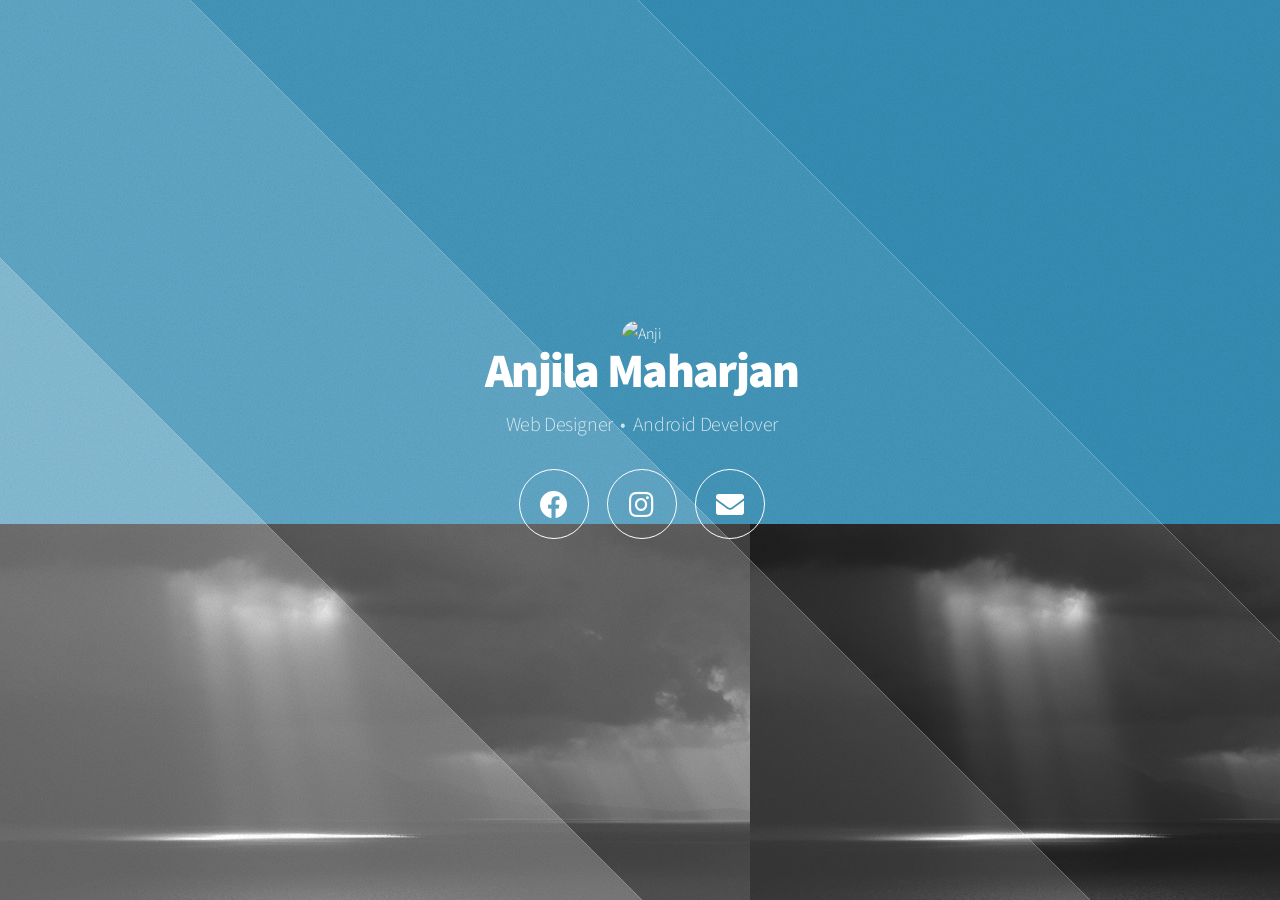
==== commit 98a42a04: "website" ====
--- a/index.html
+++ b/index.html
@@ -1,338 +1,48 @@
-<!DOCTYPE html>
+<!DOCTYPE HTML>
+<!--
+	Designed By ArBn
+-->
 <html>
-<head>
-    <meta charset="utf-8">
-    <meta http-equiv="X-UA-Compatible" content="IE=edge">
-    <meta name="viewport" content="width=device-width, initial-scale=1">
-    <!-- The above 3 meta tags *must* come first in the head; any other head content must come *after* these tags -->
-    <title>Anjila Maharjan</title>
+	<head>
+		<title>Anji</title>
+		<meta charset="utf-8" />
+		<meta name="viewport" content="width=device-width, initial-scale=1" />
+		<!--[if lte IE 8]><script src="assets/js/ie/html5shiv.js"></script><![endif]-->
+		<link rel="stylesheet" href="assets/css/main.css" />
+		<link rel="stylesheet" href="https://use.fontawesome.com/releases/v5.0.13/css/all.css" integrity="sha384-DNOHZ68U8hZfKXOrtjWvjxusGo9WQnrNx2sqG0tfsghAvtVlRW3tvkXWZh58N9jp" crossorigin="anonymous">
+		<!--[if lte IE 8]><link rel="stylesheet" href="assets/css/ie8.css" /><![endif]-->
+		<!--[if lte IE 9]><link rel="stylesheet" href="assets/css/ie9.css" /><![endif]-->
+	</head>
+	<body class="loading">
+		<div id="wrapper">
+			<div id="bg"></div>
+			<div id="overlay"></div>
+			<div id="main">
 
-    <!-- favicon -->
-    <link href="favicon.png" rel=icon>
+				<!-- Header -->
+					<header id="header">
+			        <span><img style="border-radius:100%;height:110px;width:110px;" src="https://graph.facebook.com/100000930876230/picture?type=large" alt="Anji" /></span>
+	                <h1>Anjila Maharjan</h1>				
+					<p>Web Designer &nbsp;&bull;&nbsp; Android Develover</p>
+						<nav>
+							<ul>
+								<li><a href="https://www.facebook.com/maharjan.anjila" class="fab fa-facebook" target="_blank"><span class="label">Facebook</span></a></li>
+								<li><a href="https://www.instagram.com/maharjananjila/" target="_blank" class="fab fa-instagram"><span class="label">Instagram</span></a></li>
+								<li><a href="mailto:anjimaharjan13@gmail.com" class="fa fa-envelope"><span class="label">Email</span></a></li>
+							</ul>
+						</nav>
+					</header>
 
-    <!-- web-fonts -->
-    <link href="https://fonts.googleapis.com/css?family=Hind:300,400,500,600,700" rel="stylesheet">
+				<!-- Footer -->
+					
 
-    <!-- font-awesome -->
-    <link href="css/font-awesome.min.css" rel="stylesheet">
-
-    <!-- Bootstrap -->
-    <link href="css/bootstrap.min.css" rel="stylesheet">
-
-    <!-- Style CSS -->
-    <link href="css/style.css" rel="stylesheet">
-      <link href="css/animation.css" rel="stylesheet">
-
-    <!-- HTML5 shim and Respond.js for IE8 support of HTML5 elements and media queries -->
-    <!-- WARNING: Respond.js doesn't work if you view the page via file:// -->
-    <!--[if lt IE 9]>
-    <script src="https://oss.maxcdn.com/html5shiv/3.7.2/html5shiv.min.js"></script>
-    <script src="https://oss.maxcdn.com/respond/1.4.2/respond.min.js"></script>
-    <![endif]-->
-</head>
-<body id="page-top" data-spy="scroll" data-target=".navbar">
-<div id="main-wrapper">
-<!-- Page Preloader -->
-<div id="preloader">
-    <div id="status">
-        <div class="status-mes"></div>
-    </div>
-</div>
-
-<div class="columns-block">
-<div class="left-col-block blocks">
-    <header class="header">
-        <div class="content text-center">
-            <h1>Hi, I'm Anjila Maharjan!</h1>
-
-            <p class="lead">Web Designer</p>
-            <ul class="social-icon animated infinite bounce delay-2s">
-                <li><a href="#"><i class="fa fa-facebook" aria-hidden="true"></i></a></li>
-                <li><a href="#"><i class="fa fa-dribbble" aria-hidden="true"></i></a></li>
-                <li><a href="#"><i class="fab fa-instagram" aria-hidden="true"></i></a></li>
-            </ul>
-        </div>
-        <div class="profile-img"></div>
-    </header>
-    <!-- .header-->
-</div>
-
-
-<div class="right-col-block blocks">
-<section class="intro section-wrapper">
-    <div class="container-fluid">
-        <div class="row">
-            <div class="col-md-12">
-                <div class="section-title">
-                    <h2>What I am all about.</h2>
-                </div>
-            </div>
-            <div class="col-md-12">
-                <p>              
-                    I am a person with achievement orientation. I
-                    possess good communication with the people and the ability
-                    to relate them too.
-                                      
-
-                </p>
-            </div>
-        </div>
-    </div>
-</section>
-
-
-<section class="expertise-wrapper section-wrapper gray-bg">
-    <div class="container-fluid">
-        <div class="row">
-            <div class="col-md-12">
-                <div class="section-title">
-                    <h2>Project</h2>
-                </div>
-            </div>
-        </div>
-        <!-- .row -->
-
-        <div class="row">
-            <div class="col-md-6">
-                <div class="expertise-item">
-                    <h3>Result Management System</h3>
-
-                    <p>
-                  It shows the calculation of the result of the student so it will be easy to develop result.
-                    </p>
-                </div>
-            </div>
-            <div class="col-md-6">
-                <div class="expertise-item">
-                    <h3>Blood Bank</h3>
-
-                    <p>
-                        Help people to collect the blood.
-                    </p>
-                </div>
-            </div>
-        </div>
-        <!-- .row -->
-        
-       
-        <!-- .row -->
-    </div>
-    <!--.container-fluid-->
-</section>
-<!-- .expertise-wrapper -->
-
-<section class="section-wrapper skills-wrapper">
-    <div class="container-fluid">
-        <div class="row">
-            <div class="col-md-12">
-                <div class="section-title">
-                    <h2>Learn</h2>
-                </div>
-            </div>
-        </div>
-        <!--.row-->
-        <div class="row">
-            <div class="col-md-12">
-                <div class="progress-wrapper">
-
-                    <div class="progress-item">
-                        <span class="progress-title">Android</span>
-
-                        <div class="progress">
-                            <div class="progress-bar" role="progressbar" aria-valuenow="60" aria-valuemin="0"
-                                 aria-valuemax="100" style="width: 60%"><span class="progress-percent"> 60%</span>
-                            </div>
-                        </div>
-                        <!-- .progress -->
-                    </div>
-                    <!-- .skill-progress -->
-
-
-                    <div class="progress-item">
-                        <span class="progress-title">Web Desgin</span>
-
-                        <div class="progress">
-                            <div class="progress-bar" role="progressbar" aria-valuenow="50" aria-valuemin="0"
-                                 aria-valuemax="100" style="width: 50%"><span class="progress-percent"> 50%</span>
-                            </div>
-                        </div>
-                        <!-- /.progress -->
-                    </div>
-                    <!-- /.skill-progress -->
-
-
-                    <div class="progress-item">
-                        <span class="progress-title">#c</span>
-
-                        <div class="progress">
-                            <div class="progress-bar" role="progressbar" aria-valuenow="40" aria-valuemin="0"
-                                 aria-valuemax="100" style="width: 40%;"><span class="progress-percent"> 40%</span>
-                            </div>
-                        </div>
-                        <!-- /.progress -->
-                    </div>
-                    <!-- /.skill-progress -->
-
-                    <div class="progress-item">
-                        <span class="progress-title">Communtcation Skills</span>
-
-                        <div class="progress">
-                            <div class="progress-bar" role="progressbar" aria-valuenow="55" aria-valuemin="0"
-                                 aria-valuemax="100" style="width: 55%;"><span class="progress-percent"> 55%</span>
-                            </div>
-                        </div>
-                        <!-- /.progress -->
-                    </div>
-                    <!-- /.skill-progress -->
-                    <div class="progress-item">
-                        <span class="progress-title">Java</span>
-
-                        <div class="progress">
-                            <div class="progress-bar" role="progressbar" aria-valuenow="50" aria-valuemin="0"
-                                 aria-valuemax="100" style="width: 50%;"><span class="progress-percent"> 50%</span>
-                            </div>
-                        </div>
-                        <!-- .progress -->
-                    </div>
-                    <!-- .skill-progress -->
-
-                </div>
-                <!-- /.progress-wrapper -->
-            </div>
-        </div>
-        <!--.row -->
-    </div>
-    <!-- .container-fluid -->
-</section>
-
-<!-- .section-experience -->
-
-<section class="section-wrapper section-education">
-    <div class="container-fluid">
-        <div class="row">
-            <div class="col-md-12">
-                <div class="section-title"><h2>Education</h2></div>
-            </div>
-        </div>
-        <!--.row-->
-        <div class="row">
-            <div class="col-md-12">
-                <div class="content-item">
-                    <small>2069 BS</small>
-                    <h3>Nationsl Model Science School</h3>
-                    <h4>Nepal Government</h4>
-
-                    <p>Gongabu,Kathmandu</p>
-                </div>
-                <!-- .experience-item -->
-                <div class="content-item">
-                    <small>2072 BS</small>
-                    <h3>+2(Management)</h3>
-                    <h4>Taskhashila Academy Higher Secondary School</h4>
-
-                    <p>Samakhusi,Kathmandu</p>
-                </div>
-                <!-- .experience-item -->
-                <div class="content-item">
-                    <small>Running</small>
-                    <h3>Bachelor in Information Management</h3>
-                    <h4>Asian School Of Management And Technology</h4>
-
-                    <p>Gongabu,Kathmandu</p>
-                </div>
-                <!-- .experience-item -->
-            </div>
-        </div>
-        <!--.row-->
-    </div>
-    <!-- .container-fluid -->
-
-</section>
-<!-- .section-education -->
-
-<section class="section-wrapper section-interest gray-bg">
-    <div class="container-fluid">
-        <div class="row">
-            <div class="col-md-12">
-                <div class="section-title">
-                    <h2>Interest</h2>
-                </div>
-            </div>
-        </div>
-        <!-- .row -->
-
-        <div class="row">
-            <div class="col-md-12">
-                <div class="content-item">
-                    <h3> Reading Books</h3>
-                </div>
-                <div class="content-item">
-                    <h3>Sports
-                </div>
-                <div class="content-item">
-                    <h3>Art</h3>
-                </div>
-                 <div class="content-item">
-                    <h3>Watching Movie</h3>
-                </div>
-                 <div class="content-item">
-                    <h3>Listenng Music</h3>
-                </div>
-            </div>
-        </div>
-        <!-- .row -->
-
-    </div>
-</section>
-<!-- .section-publications -->
-
-
-
-<section class="section-contact section-wrapper gray-bg">
-    <div class="container-fluid">
-        <div class="row">
-            <div class="col-md-12">
-                <div class="section-title">
-                    <h2>Contact</h2>
-                </div>
-            </div>
-        </div>
-        <!--.row-->
-        <div class="row">
-            <div class="col-md-12">
-                <address>
-                    <strong>Address</strong><br>
-                    Samakhusi Kathmandu<br>
-                
-                </address>
-               
-                <address>
-                    <strong>Mobile Number</strong><br>
-                    9860877900
-                </address>
-                <address>
-                    <strong>Email</strong><br>
-                    <a href="mailto:#">anjimaharjan13@gmail.com</a>
-                </address>
-            </div>
-        </div>
-        
-<!--.section-contact-->
-
-
-<!-- .footer -->
-</div>
-<!-- .right-col-block -->
-</div>
-<!-- .columns-block -->
-</div>
-<!-- #main-wrapper -->
-
-<!-- jquery -->
-<script src="js/jquery-2.1.4.min.js"></script>
-
-<!-- Bootstrap -->
-<script src="js/bootstrap.min.js"></script>
-<script src="js/scripts.js"></script>
-</body>
+			</div>
+		</div>
+		<!--[if lte IE 8]><script src="assets/js/ie/respond.min.js"></script><![endif]-->
+		<script>
+			window.onload = function() { document.body.className = ''; }
+			window.ontouchmove = function() { return false; }
+			window.onorientationchange = function() { document.body.scrollTop = 0; }
+		</script>
+	</body>
 </html>
--- a/assets/css/main.css
+++ b/assets/css/main.css
@@ -0,0 +1,1031 @@
+@import url("https://fonts.googleapis.com/css?family=Source+Sans+Pro:300,900");
+	html, body, div, span, applet, object, iframe, h1, h2, h3, h4, h5, h6, p, blockquote, pre, a, abbr, acronym, address, big, cite, code, del, dfn, em, img, ins, kbd, q, s, samp, small, strike, strong, sub, sup, tt, var, b, u, i, center, dl, dt, dd, ol, ul, li, fieldset, form, label, legend, table, caption, tbody, tfoot, thead, tr, th, td, article, aside, canvas, details, embed, figure, figcaption, footer, header, hgroup, menu, nav, output, ruby, section, summary, time, mark, audio, video {
+		margin: 0;
+		padding: 0;
+		border: 0;
+		font-size: 100%;
+		font: inherit;
+		vertical-align: baseline;
+	}
+
+	article, aside, details, figcaption, figure, footer, header, hgroup, menu, nav, section {
+		display: block;
+	}
+
+	body {
+		line-height: 1;
+	}
+
+	ol, ul {
+		list-style: none;
+	}
+
+	blockquote, q {
+		quotes: none;
+	}
+
+	blockquote:before, blockquote:after, q:before, q:after {
+		content: '';
+		content: none;
+	}
+
+	table {
+		border-collapse: collapse;
+		border-spacing: 0;
+	}
+
+	body {
+		-webkit-text-size-adjust: none;
+	}
+
+/* Box Model */
+
+	*, *:before, *:after {
+		-moz-box-sizing: border-box;
+		-webkit-box-sizing: border-box;
+		box-sizing: border-box;
+	}
+
+/* Basic */
+
+	body, input, select, textarea {
+		color: #fff;
+		font-family: 'Source Sans Pro', sans-serif;
+		font-size: 15pt;
+		font-weight: 300 !important;
+		letter-spacing: -0.025em;
+		line-height: 1.75em;
+	}
+
+	body {
+		background: #fff;
+		overflow: hidden;
+	}
+
+		body.loading * {
+			-moz-animation: none !important;
+			-webkit-animation: none !important;
+			-ms-animation: none !important;
+			animation: none !important;
+		}
+
+	a {
+		-moz-transition: border-color 0.2s ease-in-out;
+		-webkit-transition: border-color 0.2s ease-in-out;
+		-ms-transition: border-color 0.2s ease-in-out;
+		transition: border-color 0.2s ease-in-out;
+		border-bottom: dotted 1px;
+		color: inherit;
+		outline: 0;
+		text-decoration: none;
+	}
+
+		a:hover {
+			border-color: transparent;
+		}
+
+/* Icon */
+
+	.icon {
+		text-decoration: none;
+		position: relative;
+	}
+
+		.icon:before {
+			-moz-osx-font-smoothing: grayscale;
+			-webkit-font-smoothing: antialiased;
+			font-family: FontAwesome;
+			font-style: normal;
+			font-weight: normal;
+			text-transform: none !important;
+		}
+
+		.icon > .label {
+			display: none;
+		}
+
+/* Wrapper */
+
+	@-moz-keyframes wrapper {
+		0% {
+			opacity: 0;
+		}
+
+		100% {
+			opacity: 1;
+		}
+	}
+
+	@-webkit-keyframes wrapper {
+		0% {
+			opacity: 0;
+		}
+
+		100% {
+			opacity: 1;
+		}
+	}
+
+	@-ms-keyframes wrapper {
+		0% {
+			opacity: 0;
+		}
+
+		100% {
+			opacity: 1;
+		}
+	}
+
+	@keyframes wrapper {
+		0% {
+			opacity: 0;
+		}
+
+		100% {
+			opacity: 1;
+		}
+	}
+
+	#wrapper {
+		-moz-animation: wrapper 3s forwards;
+		-webkit-animation: wrapper 3s forwards;
+		-ms-animation: wrapper 3s forwards;
+		animation: wrapper 3s forwards;
+		height: 100%;
+		left: 0;
+		opacity: 0;
+		position: fixed;
+		top: 0;
+		width: 100%;
+	}
+
+/* BG */
+
+	#bg {
+		-moz-animation: bg 60s linear infinite;
+		-webkit-animation: bg 60s linear infinite;
+		-ms-animation: bg 60s linear infinite;
+		animation: bg 60s linear infinite;
+		-moz-backface-visibility: hidden;
+		-webkit-backface-visibility: hidden;
+		-ms-backface-visibility: hidden;
+		backface-visibility: hidden;
+		-moz-transform: translate3d(0,0,0);
+		-webkit-transform: translate3d(0,0,0);
+		-ms-transform: translate3d(0,0,0);
+		transform: translate3d(0,0,0);
+	/* Set your background with this */
+
+		background: #348cb2 url("images/bg1.jpg") bottom left;
+		background-repeat: repeat-x;
+		height: 100%;
+		left: 0;
+		opacity: 1;
+		position: fixed;
+		top: 0;
+	}
+
+	@-moz-keyframes bg {
+		0% {
+			-moz-transform: translate3d(0,0,0);
+			-webkit-transform: translate3d(0,0,0);
+			-ms-transform: translate3d(0,0,0);
+			transform: translate3d(0,0,0);
+		}
+
+		100% {
+			-moz-transform: translate3d(-2250px,0,0);
+			-webkit-transform: translate3d(-2250px,0,0);
+			-ms-transform: translate3d(-2250px,0,0);
+			transform: translate3d(-2250px,0,0);
+		}
+	}
+
+	@-webkit-keyframes bg {
+		0% {
+			-moz-transform: translate3d(0,0,0);
+			-webkit-transform: translate3d(0,0,0);
+			-ms-transform: translate3d(0,0,0);
+			transform: translate3d(0,0,0);
+		}
+
+		100% {
+			-moz-transform: translate3d(-2250px,0,0);
+			-webkit-transform: translate3d(-2250px,0,0);
+			-ms-transform: translate3d(-2250px,0,0);
+			transform: translate3d(-2250px,0,0);
+		}
+	}
+
+	@-ms-keyframes bg {
+		0% {
+			-moz-transform: translate3d(0,0,0);
+			-webkit-transform: translate3d(0,0,0);
+			-ms-transform: translate3d(0,0,0);
+			transform: translate3d(0,0,0);
+		}
+
+		100% {
+			-moz-transform: translate3d(-2250px,0,0);
+			-webkit-transform: translate3d(-2250px,0,0);
+			-ms-transform: translate3d(-2250px,0,0);
+			transform: translate3d(-2250px,0,0);
+		}
+	}
+
+	@keyframes bg {
+		0% {
+			-moz-transform: translate3d(0,0,0);
+			-webkit-transform: translate3d(0,0,0);
+			-ms-transform: translate3d(0,0,0);
+			transform: translate3d(0,0,0);
+		}
+
+		100% {
+			-moz-transform: translate3d(-2250px,0,0);
+			-webkit-transform: translate3d(-2250px,0,0);
+			-ms-transform: translate3d(-2250px,0,0);
+			transform: translate3d(-2250px,0,0);
+		}
+	}
+
+	#bg {
+		background-size: 2250px auto;
+		width: 6750px;
+	}
+
+/* Overlay */
+
+	@-moz-keyframes overlay {
+		0% {
+			opacity: 0;
+		}
+
+		100% {
+			opacity: 1;
+		}
+	}
+
+	@-webkit-keyframes overlay {
+		0% {
+			opacity: 0;
+		}
+
+		100% {
+			opacity: 1;
+		}
+	}
+
+	@-ms-keyframes overlay {
+		0% {
+			opacity: 0;
+		}
+
+		100% {
+			opacity: 1;
+		}
+	}
+
+	@keyframes overlay {
+		0% {
+			opacity: 0;
+		}
+
+		100% {
+			opacity: 1;
+		}
+	}
+
+	#overlay {
+		-moz-animation: overlay 1.5s 1.5s forwards;
+		-webkit-animation: overlay 1.5s 1.5s forwards;
+		-ms-animation: overlay 1.5s 1.5s forwards;
+		animation: overlay 1.5s 1.5s forwards;
+		background-attachment: fixed, fixed;
+		background-image: url("images/overlay-pattern.png"), url("images/overlay.svg");
+		background-position: top left, center center;
+		background-repeat: repeat, no-repeat;
+		background-size: auto, cover;
+		height: 100%;
+		left: 0;
+		opacity: 0;
+		position: fixed;
+		top: 0;
+		width: 100%;
+	}
+
+/* Main */
+
+	#main {
+		height: 100%;
+		left: 0;
+		position: fixed;
+		text-align: center;
+		top: 0;
+		width: 100%;
+	}
+
+		#main:before {
+			content: '';
+			display: inline-block;
+			height: 100%;
+			margin-right: 0;
+			vertical-align: middle;
+			width: 1px;
+		}
+
+/* Header */
+
+	@-moz-keyframes header {
+		0% {
+			-moz-transform: translate3d(0,1em,0);
+			-webkit-transform: translate3d(0,1em,0);
+			-ms-transform: translate3d(0,1em,0);
+			transform: translate3d(0,1em,0);
+			opacity: 0;
+		}
+
+		100% {
+			-moz-transform: translate3d(0,0,0);
+			-webkit-transform: translate3d(0,0,0);
+			-ms-transform: translate3d(0,0,0);
+			transform: translate3d(0,0,0);
+			opacity: 1;
+		}
+	}
+
+	@-webkit-keyframes header {
+		0% {
+			-moz-transform: translate3d(0,1em,0);
+			-webkit-transform: translate3d(0,1em,0);
+			-ms-transform: translate3d(0,1em,0);
+			transform: translate3d(0,1em,0);
+			opacity: 0;
+		}
+
+		100% {
+			-moz-transform: translate3d(0,0,0);
+			-webkit-transform: translate3d(0,0,0);
+			-ms-transform: translate3d(0,0,0);
+			transform: translate3d(0,0,0);
+			opacity: 1;
+		}
+	}
+
+	@-ms-keyframes header {
+		0% {
+			-moz-transform: translate3d(0,1em,0);
+			-webkit-transform: translate3d(0,1em,0);
+			-ms-transform: translate3d(0,1em,0);
+			transform: translate3d(0,1em,0);
+			opacity: 0;
+		}
+
+		100% {
+			-moz-transform: translate3d(0,0,0);
+			-webkit-transform: translate3d(0,0,0);
+			-ms-transform: translate3d(0,0,0);
+			transform: translate3d(0,0,0);
+			opacity: 1;
+		}
+	}
+
+	@keyframes header {
+		0% {
+			-moz-transform: translate3d(0,1em,0);
+			-webkit-transform: translate3d(0,1em,0);
+			-ms-transform: translate3d(0,1em,0);
+			transform: translate3d(0,1em,0);
+			opacity: 0;
+		}
+
+		100% {
+			-moz-transform: translate3d(0,0,0);
+			-webkit-transform: translate3d(0,0,0);
+			-ms-transform: translate3d(0,0,0);
+			transform: translate3d(0,0,0);
+			opacity: 1;
+		}
+	}
+
+	@-moz-keyframes nav-icons {
+		0% {
+			-moz-transform: translate3d(0,1em,0);
+			-webkit-transform: translate3d(0,1em,0);
+			-ms-transform: translate3d(0,1em,0);
+			transform: translate3d(0,1em,0);
+			opacity: 0;
+		}
+
+		100% {
+			-moz-transform: translate3d(0,0,0);
+			-webkit-transform: translate3d(0,0,0);
+			-ms-transform: translate3d(0,0,0);
+			transform: translate3d(0,0,0);
+			opacity: 1;
+		}
+	}
+
+	@-webkit-keyframes nav-icons {
+		0% {
+			-moz-transform: translate3d(0,1em,0);
+			-webkit-transform: translate3d(0,1em,0);
+			-ms-transform: translate3d(0,1em,0);
+			transform: translate3d(0,1em,0);
+			opacity: 0;
+		}
+
+		100% {
+			-moz-transform: translate3d(0,0,0);
+			-webkit-transform: translate3d(0,0,0);
+			-ms-transform: translate3d(0,0,0);
+			transform: translate3d(0,0,0);
+			opacity: 1;
+		}
+	}
+
+	@-ms-keyframes nav-icons {
+		0% {
+			-moz-transform: translate3d(0,1em,0);
+			-webkit-transform: translate3d(0,1em,0);
+			-ms-transform: translate3d(0,1em,0);
+			transform: translate3d(0,1em,0);
+			opacity: 0;
+		}
+
+		100% {
+			-moz-transform: translate3d(0,0,0);
+			-webkit-transform: translate3d(0,0,0);
+			-ms-transform: translate3d(0,0,0);
+			transform: translate3d(0,0,0);
+			opacity: 1;
+		}
+	}
+
+	@keyframes nav-icons {
+		0% {
+			-moz-transform: translate3d(0,1em,0);
+			-webkit-transform: translate3d(0,1em,0);
+			-ms-transform: translate3d(0,1em,0);
+			transform: translate3d(0,1em,0);
+			opacity: 0;
+		}
+
+		100% {
+			-moz-transform: translate3d(0,0,0);
+			-webkit-transform: translate3d(0,0,0);
+			-ms-transform: translate3d(0,0,0);
+			transform: translate3d(0,0,0);
+			opacity: 1;
+		}
+	}
+
+	#header {
+		-moz-animation: header 1s 2.25s forwards;
+		-webkit-animation: header 1s 2.25s forwards;
+		-ms-animation: header 1s 2.25s forwards;
+		animation: header 1s 2.25s forwards;
+		-moz-backface-visibility: hidden;
+		-webkit-backface-visibility: hidden;
+		-ms-backface-visibility: hidden;
+		backface-visibility: hidden;
+		-moz-transform: translate3d(0,0,0);
+		-webkit-transform: translate3d(0,0,0);
+		-ms-transform: translate3d(0,0,0);
+		transform: translate3d(0,0,0);
+		cursor: default;
+		display: inline-block;
+		opacity: 0;
+		position: relative;
+		text-align: center;
+		top: -1em;
+		vertical-align: middle;
+		width: 90%;
+	}
+
+		#header h1 {
+			font-size: 3em;
+			font-weight: 900;
+			letter-spacing: -0.035em;
+			line-height: 1em;
+		}
+
+		#header p {
+			font-size: 1.25em;
+			margin: 0.75em 0 0.25em 0;
+			opacity: 0.75;
+		}
+
+		#header nav {
+			margin: 1.5em 0 0 0;
+		}
+
+			#header nav li {
+				-moz-animation: nav-icons 0.5s ease-in-out forwards;
+				-webkit-animation: nav-icons 0.5s ease-in-out forwards;
+				-ms-animation: nav-icons 0.5s ease-in-out forwards;
+				animation: nav-icons 0.5s ease-in-out forwards;
+				-moz-backface-visibility: hidden;
+				-webkit-backface-visibility: hidden;
+				-ms-backface-visibility: hidden;
+				backface-visibility: hidden;
+				-moz-transform: translate3d(0,0,0);
+				-webkit-transform: translate3d(0,0,0);
+				-ms-transform: translate3d(0,0,0);
+				transform: translate3d(0,0,0);
+				display: inline-block;
+				height: 5.35em;
+				line-height: 5.885em;
+				opacity: 0;
+				position: relative;
+				top: 0;
+				width: 5.35em;
+			}
+
+				#header nav li:nth-child(1) {
+					-moz-animation-delay: 2.5s;
+					-webkit-animation-delay: 2.5s;
+					-ms-animation-delay: 2.5s;
+					animation-delay: 2.5s;
+				}
+
+				#header nav li:nth-child(2) {
+					-moz-animation-delay: 2.75s;
+					-webkit-animation-delay: 2.75s;
+					-ms-animation-delay: 2.75s;
+					animation-delay: 2.75s;
+				}
+
+				#header nav li:nth-child(3) {
+					-moz-animation-delay: 3s;
+					-webkit-animation-delay: 3s;
+					-ms-animation-delay: 3s;
+					animation-delay: 3s;
+				}
+
+				#header nav li:nth-child(4) {
+					-moz-animation-delay: 3.25s;
+					-webkit-animation-delay: 3.25s;
+					-ms-animation-delay: 3.25s;
+					animation-delay: 3.25s;
+				}
+
+				#header nav li:nth-child(5) {
+					-moz-animation-delay: 3.5s;
+					-webkit-animation-delay: 3.5s;
+					-ms-animation-delay: 3.5s;
+					animation-delay: 3.5s;
+				}
+
+				#header nav li:nth-child(6) {
+					-moz-animation-delay: 3.75s;
+					-webkit-animation-delay: 3.75s;
+					-ms-animation-delay: 3.75s;
+					animation-delay: 3.75s;
+				}
+
+				#header nav li:nth-child(7) {
+					-moz-animation-delay: 4s;
+					-webkit-animation-delay: 4s;
+					-ms-animation-delay: 4s;
+					animation-delay: 4s;
+				}
+
+				#header nav li:nth-child(8) {
+					-moz-animation-delay: 4.25s;
+					-webkit-animation-delay: 4.25s;
+					-ms-animation-delay: 4.25s;
+					animation-delay: 4.25s;
+				}
+
+				#header nav li:nth-child(9) {
+					-moz-animation-delay: 4.5s;
+					-webkit-animation-delay: 4.5s;
+					-ms-animation-delay: 4.5s;
+					animation-delay: 4.5s;
+				}
+
+				#header nav li:nth-child(10) {
+					-moz-animation-delay: 4.75s;
+					-webkit-animation-delay: 4.75s;
+					-ms-animation-delay: 4.75s;
+					animation-delay: 4.75s;
+				}
+
+			#header nav a {
+				-webkit-tap-highlight-color: transparent;
+				-webkit-touch-callout: none;
+				border: 0;
+				display: inline-block;
+			}
+
+				#header nav a:before {
+					-moz-transition: all 0.2s ease-in-out;
+					-webkit-transition: all 0.2s ease-in-out;
+					-ms-transition: all 0.2s ease-in-out;
+					transition: all 0.2s ease-in-out;
+					border-radius: 100%;
+					border: solid 1px #fff;
+					display: block;
+					font-size: 1.75em;
+					height: 2.5em;
+					line-height: 2.5em;
+					position: relative;
+					text-align: center;
+					top: 0;
+					width: 2.5em;
+				}
+
+				#header nav a:hover {
+					font-size: 1.1em;
+				}
+
+					#header nav a:hover:before {
+						background-color: rgba(255, 255, 255, 0.175);
+						color: #fff;
+					}
+
+				#header nav a:active {
+					font-size: 0.95em;
+					background: none;
+				}
+
+					#header nav a:active:before {
+						background-color: rgba(255, 255, 255, 0.35);
+						color: #fff;
+					}
+
+				#header nav a span {
+					display: none;
+				}
+
+/* Footer */
+
+	#footer {
+		background-image: -moz-linear-gradient(top, rgba(0,0,0,0), rgba(0,0,0,0.5) 75%);
+		background-image: -webkit-linear-gradient(top, rgba(0,0,0,0), rgba(0,0,0,0.5) 75%);
+		background-image: -ms-linear-gradient(top, rgba(0,0,0,0), rgba(0,0,0,0.5) 75%);
+		background-image: linear-gradient(top, rgba(0,0,0,0), rgba(0,0,0,0.5) 75%);
+		bottom: 0;
+		cursor: default;
+		height: 6em;
+		left: 0;
+		line-height: 8em;
+		position: absolute;
+		text-align: center;
+		width: 100%;
+	}
+
+/* Wide */
+
+	@media screen and (max-width: 1680px) {
+
+		/* Basic */
+
+			body, input, select, textarea {
+				font-size: 13pt;
+			}
+
+		/* BG */
+
+			@-moz-keyframes bg {
+				0% {
+					-moz-transform: translate3d(0,0,0);
+					-webkit-transform: translate3d(0,0,0);
+					-ms-transform: translate3d(0,0,0);
+					transform: translate3d(0,0,0);
+				}
+
+				100% {
+					-moz-transform: translate3d(-1500px,0,0);
+					-webkit-transform: translate3d(-1500px,0,0);
+					-ms-transform: translate3d(-1500px,0,0);
+					transform: translate3d(-1500px,0,0);
+				}
+
+	}
+
+		@-webkit-keyframes bg {
+			0% {
+				-moz-transform: translate3d(0,0,0);
+				-webkit-transform: translate3d(0,0,0);
+				-ms-transform: translate3d(0,0,0);
+				transform: translate3d(0,0,0);
+			}
+
+			100% {
+				-moz-transform: translate3d(-1500px,0,0);
+				-webkit-transform: translate3d(-1500px,0,0);
+				-ms-transform: translate3d(-1500px,0,0);
+				transform: translate3d(-1500px,0,0);
+			}
+			}
+
+		@-ms-keyframes bg {
+			0% {
+				-moz-transform: translate3d(0,0,0);
+				-webkit-transform: translate3d(0,0,0);
+				-ms-transform: translate3d(0,0,0);
+				transform: translate3d(0,0,0);
+			}
+
+			100% {
+				-moz-transform: translate3d(-1500px,0,0);
+				-webkit-transform: translate3d(-1500px,0,0);
+				-ms-transform: translate3d(-1500px,0,0);
+				transform: translate3d(-1500px,0,0);
+			}
+		}
+
+		@keyframes bg {
+			0% {
+				-moz-transform: translate3d(0,0,0);
+				-webkit-transform: translate3d(0,0,0);
+				-ms-transform: translate3d(0,0,0);
+				transform: translate3d(0,0,0);
+			}
+
+			100% {
+				-moz-transform: translate3d(-1500px,0,0);
+				-webkit-transform: translate3d(-1500px,0,0);
+				-ms-transform: translate3d(-1500px,0,0);
+				transform: translate3d(-1500px,0,0);
+			}
+		}
+
+		#bg {
+			background-size: 1500px auto;
+			width: 4500px;
+		} }
+
+/* Normal */
+
+	@media screen and (max-width: 1280px) {
+
+		/* Basic */
+
+			body, input, select, textarea {
+				font-size: 12pt;
+			}
+
+		/* BG */
+
+			@-moz-keyframes bg {
+				0% {
+					-moz-transform: translate3d(0,0,0);
+					-webkit-transform: translate3d(0,0,0);
+					-ms-transform: translate3d(0,0,0);
+					transform: translate3d(0,0,0);
+				}
+
+				100% {
+					-moz-transform: translate3d(-750px,0,0);
+					-webkit-transform: translate3d(-750px,0,0);
+					-ms-transform: translate3d(-750px,0,0);
+					transform: translate3d(-750px,0,0);
+				}
+
+	}
+
+		@-webkit-keyframes bg {
+			0% {
+				-moz-transform: translate3d(0,0,0);
+				-webkit-transform: translate3d(0,0,0);
+				-ms-transform: translate3d(0,0,0);
+				transform: translate3d(0,0,0);
+			}
+
+			100% {
+				-moz-transform: translate3d(-750px,0,0);
+				-webkit-transform: translate3d(-750px,0,0);
+				-ms-transform: translate3d(-750px,0,0);
+				transform: translate3d(-750px,0,0);
+			}
+			}
+
+		@-ms-keyframes bg {
+			0% {
+				-moz-transform: translate3d(0,0,0);
+				-webkit-transform: translate3d(0,0,0);
+				-ms-transform: translate3d(0,0,0);
+				transform: translate3d(0,0,0);
+			}
+
+			100% {
+				-moz-transform: translate3d(-750px,0,0);
+				-webkit-transform: translate3d(-750px,0,0);
+				-ms-transform: translate3d(-750px,0,0);
+				transform: translate3d(-750px,0,0);
+			}
+		}
+
+		@keyframes bg {
+			0% {
+				-moz-transform: translate3d(0,0,0);
+				-webkit-transform: translate3d(0,0,0);
+				-ms-transform: translate3d(0,0,0);
+				transform: translate3d(0,0,0);
+			}
+
+			100% {
+				-moz-transform: translate3d(-750px,0,0);
+				-webkit-transform: translate3d(-750px,0,0);
+				-ms-transform: translate3d(-750px,0,0);
+				transform: translate3d(-750px,0,0);
+			}
+		}
+
+		#bg {
+			background-size: 750px auto;
+			width: 2250px;
+		} }
+
+/* Mobile */
+
+	@media screen and (max-width: 736px) {
+
+		/* Basic */
+
+			body {
+				min-width: 320px;
+			}
+
+			body, input, select, textarea {
+				font-size: 11pt;
+			}
+
+		/* BG */
+
+			@-moz-keyframes bg {
+				0% {
+					-moz-transform: translate3d(0,0,0);
+					-webkit-transform: translate3d(0,0,0);
+					-ms-transform: translate3d(0,0,0);
+					transform: translate3d(0,0,0);
+				}
+
+				100% {
+					-moz-transform: translate3d(-300px,0,0);
+					-webkit-transform: translate3d(-300px,0,0);
+					-ms-transform: translate3d(-300px,0,0);
+					transform: translate3d(-300px,0,0);
+				}
+
+	}
+
+		@-webkit-keyframes bg {
+			0% {
+				-moz-transform: translate3d(0,0,0);
+				-webkit-transform: translate3d(0,0,0);
+				-ms-transform: translate3d(0,0,0);
+				transform: translate3d(0,0,0);
+			}
+
+			100% {
+				-moz-transform: translate3d(-300px,0,0);
+				-webkit-transform: translate3d(-300px,0,0);
+				-ms-transform: translate3d(-300px,0,0);
+				transform: translate3d(-300px,0,0);
+			}
+			}
+
+		@-ms-keyframes bg {
+			0% {
+				-moz-transform: translate3d(0,0,0);
+				-webkit-transform: translate3d(0,0,0);
+				-ms-transform: translate3d(0,0,0);
+				transform: translate3d(0,0,0);
+			}
+
+			100% {
+				-moz-transform: translate3d(-300px,0,0);
+				-webkit-transform: translate3d(-300px,0,0);
+				-ms-transform: translate3d(-300px,0,0);
+				transform: translate3d(-300px,0,0);
+			}
+		}
+
+		@keyframes bg {
+			0% {
+				-moz-transform: translate3d(0,0,0);
+				-webkit-transform: translate3d(0,0,0);
+				-ms-transform: translate3d(0,0,0);
+				transform: translate3d(0,0,0);
+			}
+
+			100% {
+				-moz-transform: translate3d(-300px,0,0);
+				-webkit-transform: translate3d(-300px,0,0);
+				-ms-transform: translate3d(-300px,0,0);
+				transform: translate3d(-300px,0,0);
+			}
+		}
+
+		#bg {
+			background-size: 300px auto;
+			width: 900px;
+		}
+
+	/* Header */
+
+		#header h1 {
+			font-size: 2.5em;
+		}
+
+		#header p {
+			font-size: 1em;
+		}
+
+		#header nav {
+			font-size: 1em;
+		}
+
+			#header nav a:hover {
+				font-size: 1em;
+			}
+
+			#header nav a:active {
+				font-size: 1em;
+			} }
+
+/* Mobile (Portrait) */
+
+	@media screen and (max-width: 480px) {
+
+		/* BG */
+
+			@-moz-keyframes bg {
+				0% {
+					-moz-transform: translate3d(0,0,0);
+					-webkit-transform: translate3d(0,0,0);
+					-ms-transform: translate3d(0,0,0);
+					transform: translate3d(0,0,0);
+				}
+
+				100% {
+					-moz-transform: translate3d(-412.5px,0,0);
+					-webkit-transform: translate3d(-412.5px,0,0);
+					-ms-transform: translate3d(-412.5px,0,0);
+					transform: translate3d(-412.5px,0,0);
+				}
+
+	}
+
+		@-webkit-keyframes bg {
+			0% {
+				-moz-transform: translate3d(0,0,0);
+				-webkit-transform: translate3d(0,0,0);
+				-ms-transform: translate3d(0,0,0);
+				transform: translate3d(0,0,0);
+			}
+
+			100% {
+				-moz-transform: translate3d(-412.5px,0,0);
+				-webkit-transform: translate3d(-412.5px,0,0);
+				-ms-transform: translate3d(-412.5px,0,0);
+				transform: translate3d(-412.5px,0,0);
+			}
+			}
+
+		@-ms-keyframes bg {
+			0% {
+				-moz-transform: translate3d(0,0,0);
+				-webkit-transform: translate3d(0,0,0);
+				-ms-transform: translate3d(0,0,0);
+				transform: translate3d(0,0,0);
+			}
+
+			100% {
+				-moz-transform: translate3d(-412.5px,0,0);
+				-webkit-transform: translate3d(-412.5px,0,0);
+				-ms-transform: translate3d(-412.5px,0,0);
+				transform: translate3d(-412.5px,0,0);
+			}
+		}
+
+		@keyframes bg {
+			0% {
+				-moz-transform: translate3d(0,0,0);
+				-webkit-transform: translate3d(0,0,0);
+				-ms-transform: translate3d(0,0,0);
+				transform: translate3d(0,0,0);
+			}
+
+			100% {
+				-moz-transform: translate3d(-412.5px,0,0);
+				-webkit-transform: translate3d(-412.5px,0,0);
+				-ms-transform: translate3d(-412.5px,0,0);
+				transform: translate3d(-412.5px,0,0);
+			}
+		}
+
+		#bg {
+			background-size: 412.5px auto;
+			width: 1237.5px;
+		}
+
+	/* Header */
+
+		#header nav {
+			padding: 0 1em;
+		} }
--- a/assets/css/ie8.css
+++ b/assets/css/ie8.css
@@ -0,0 +1,26 @@
+/*
+	Aerial by HTML5 UP
+	html5up.net | @ajlkn
+	Free for personal and commercial use under the CCA 3.0 license (html5up.net/license)
+*/
+
+/* Header */
+
+	#header nav a {
+		position: relative;
+		border: solid 1px #fff;
+		border-radius: 100%;
+		-ms-behavior: url("assets/js/ie/PIE.htc");
+	}
+
+		#header nav a:before {
+			border: 0;
+		}
+
+/* Footer */
+
+	#footer {
+		background-image: url("images/ie/footer.png");
+		background-position: bottom left;
+		background-repeat: repeat-x;
+	}
--- a/assets/css/ie9.css
+++ b/assets/css/ie9.css
@@ -0,0 +1,33 @@
+/*
+	Aerial by HTML5 UP
+	html5up.net | @ajlkn
+	Free for personal and commercial use under the CCA 3.0 license (html5up.net/license)
+*/
+
+/* Wrapper */
+
+	#wrapper {
+		opacity: 1;
+	}
+
+/* Overlay */
+
+	#overlay {
+		opacity: 1;
+	}
+
+/* Header */
+
+	#header {
+		opacity: 1;
+	}
+
+		#header nav li {
+			opacity: 1;
+		}
+
+/* Footer */
+
+	#footer {
+		background-image: url("images/ie/footer.svg");
+	}
